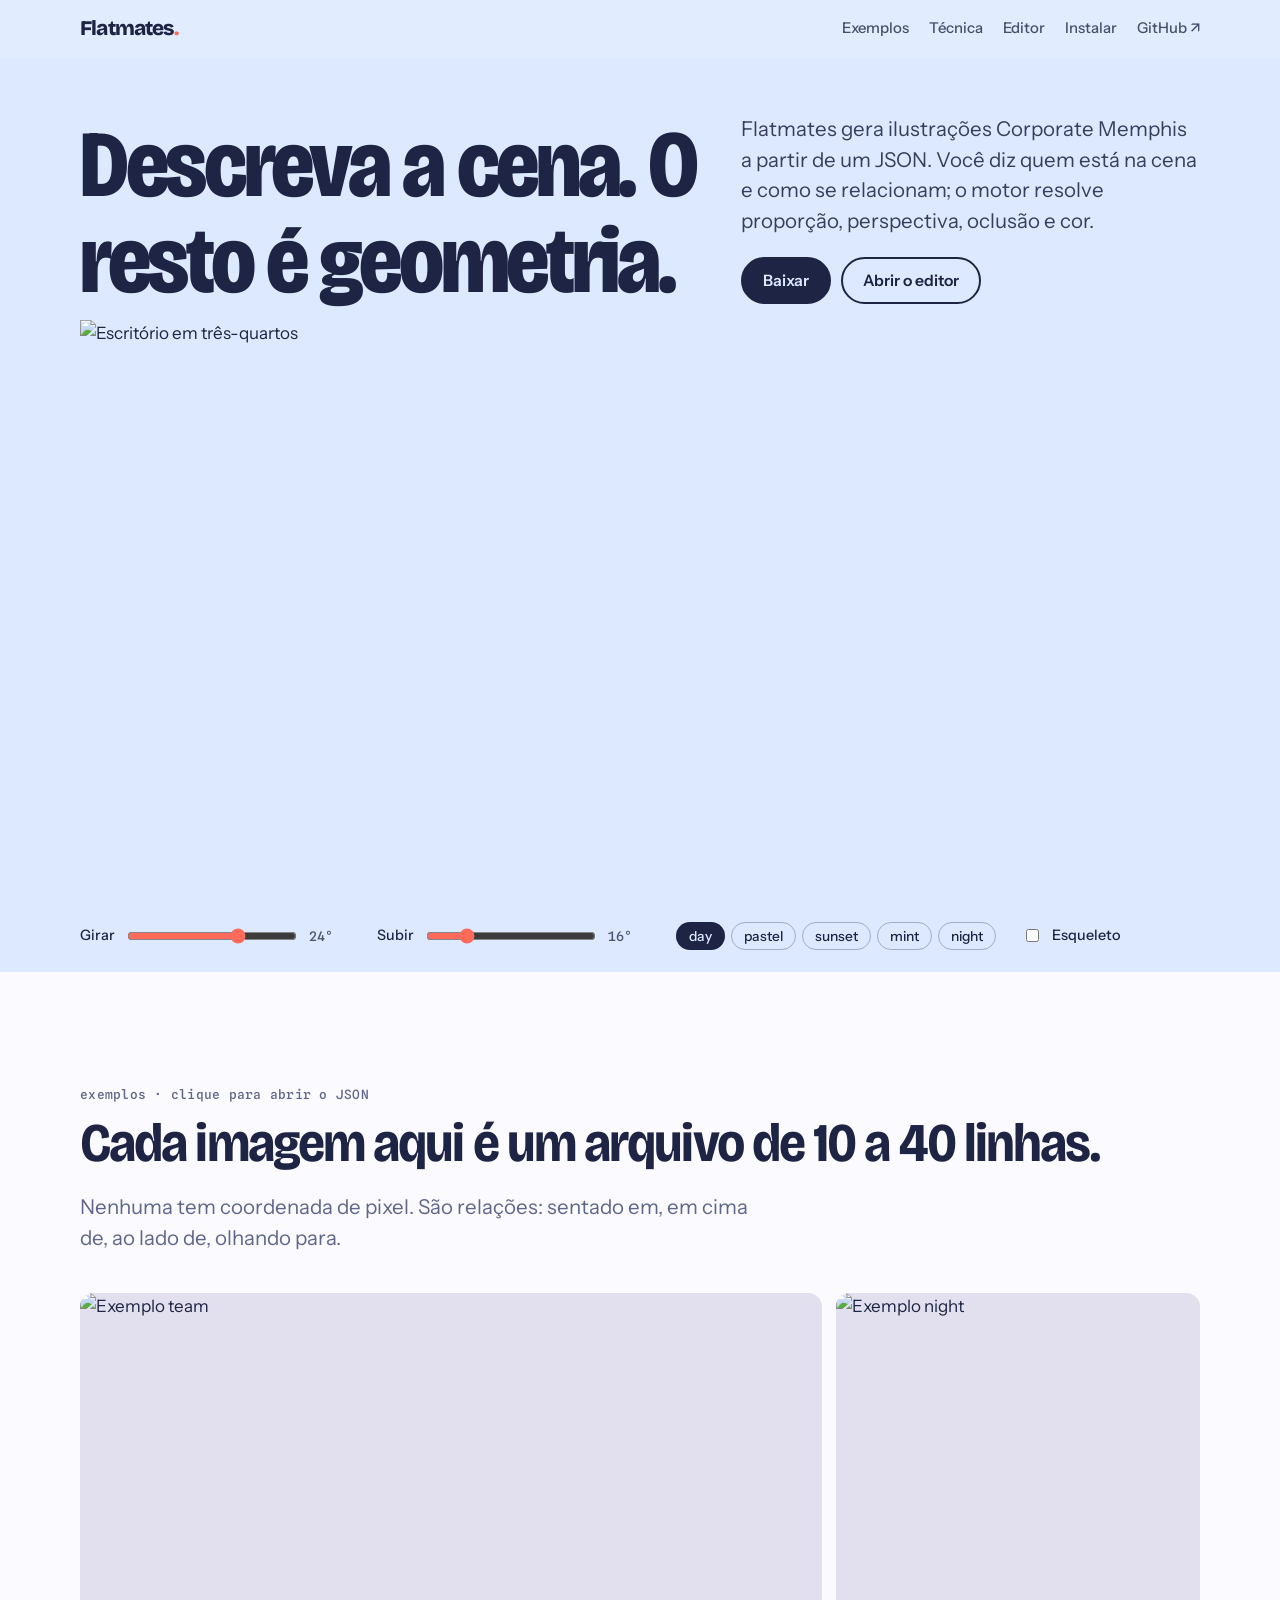
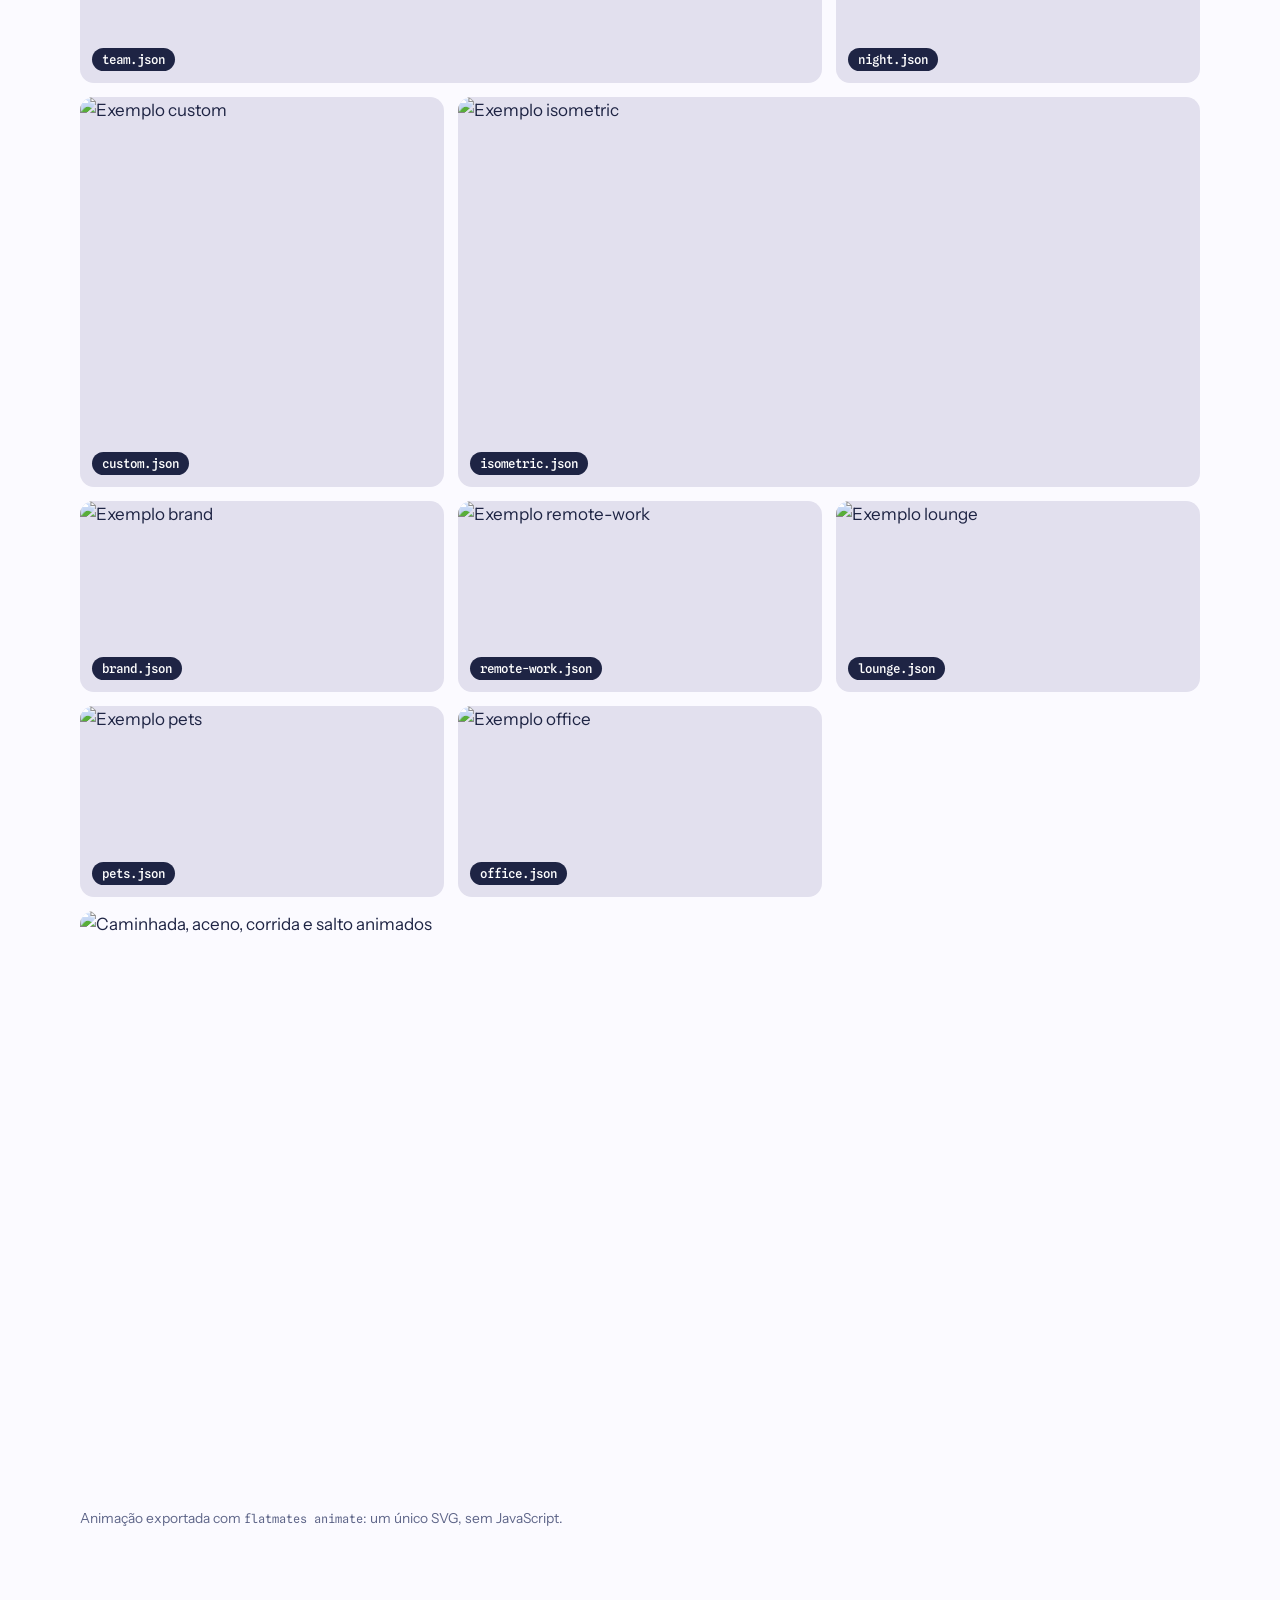
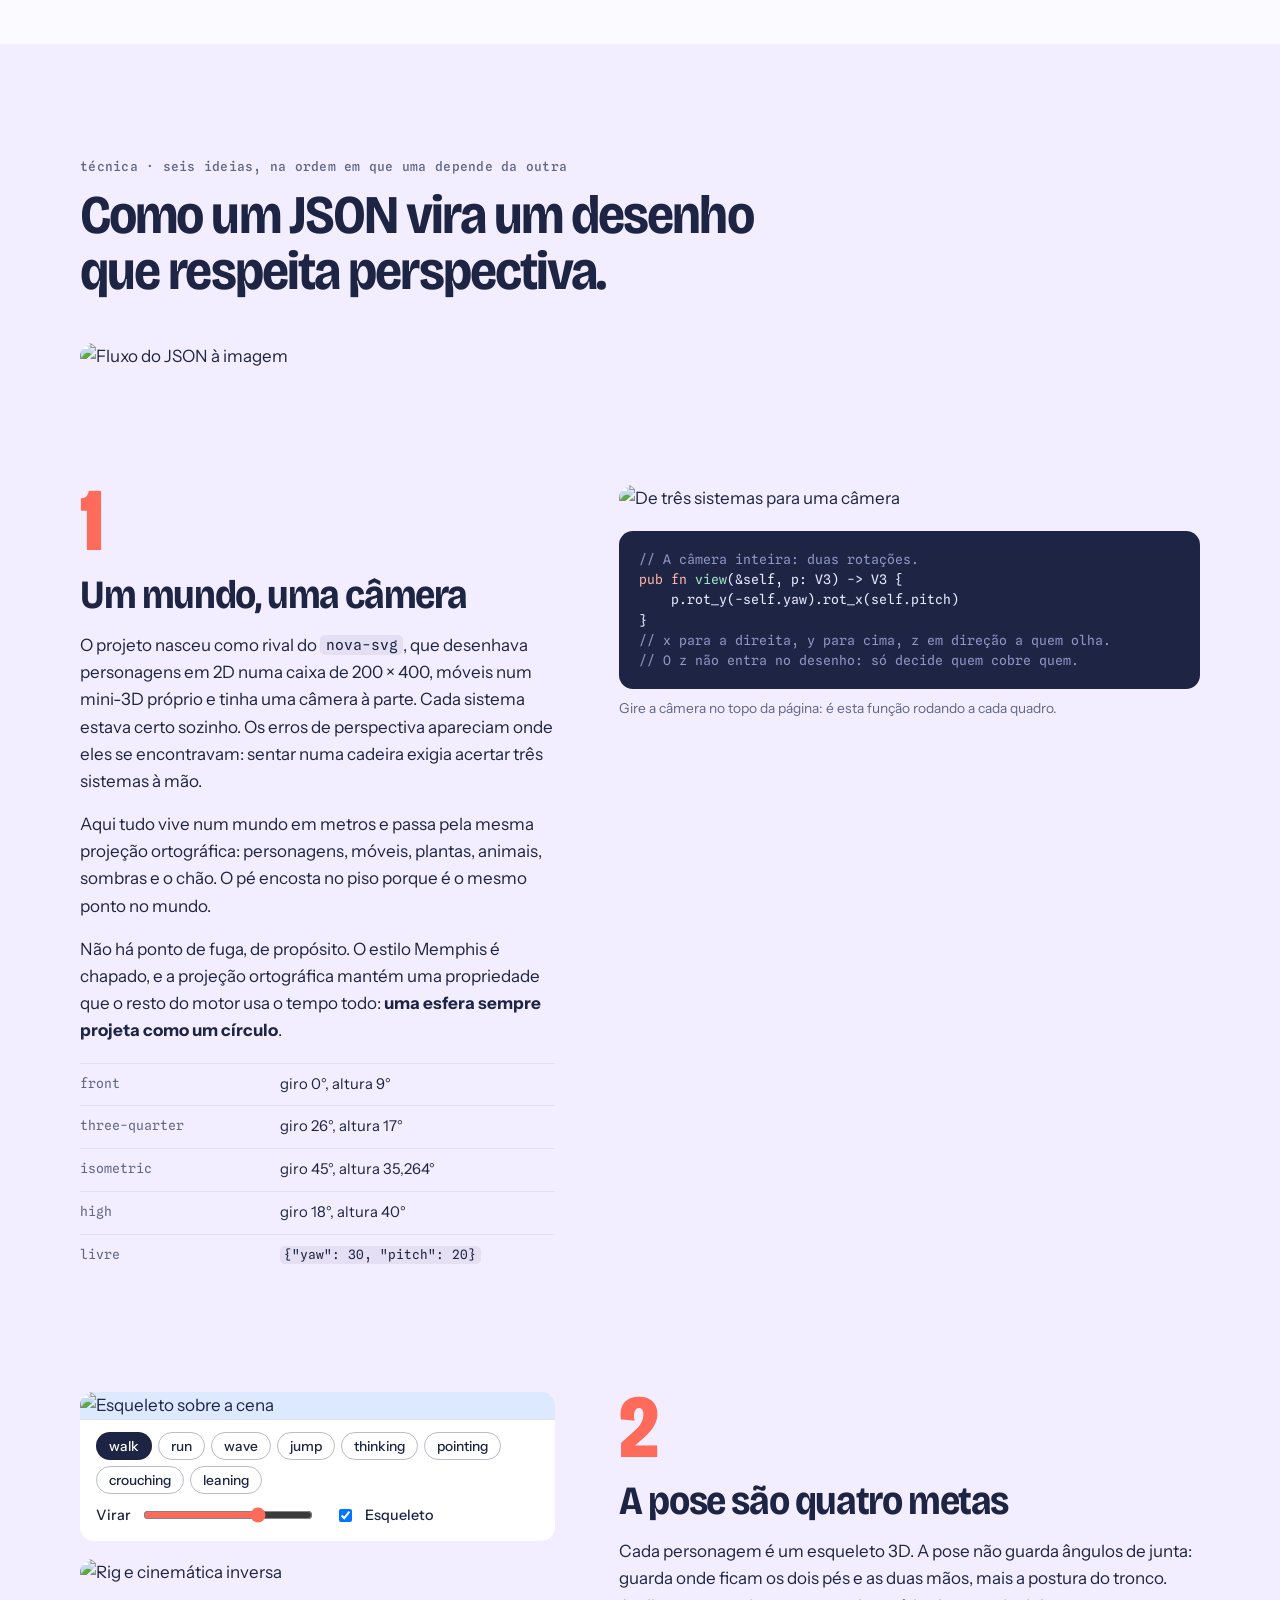
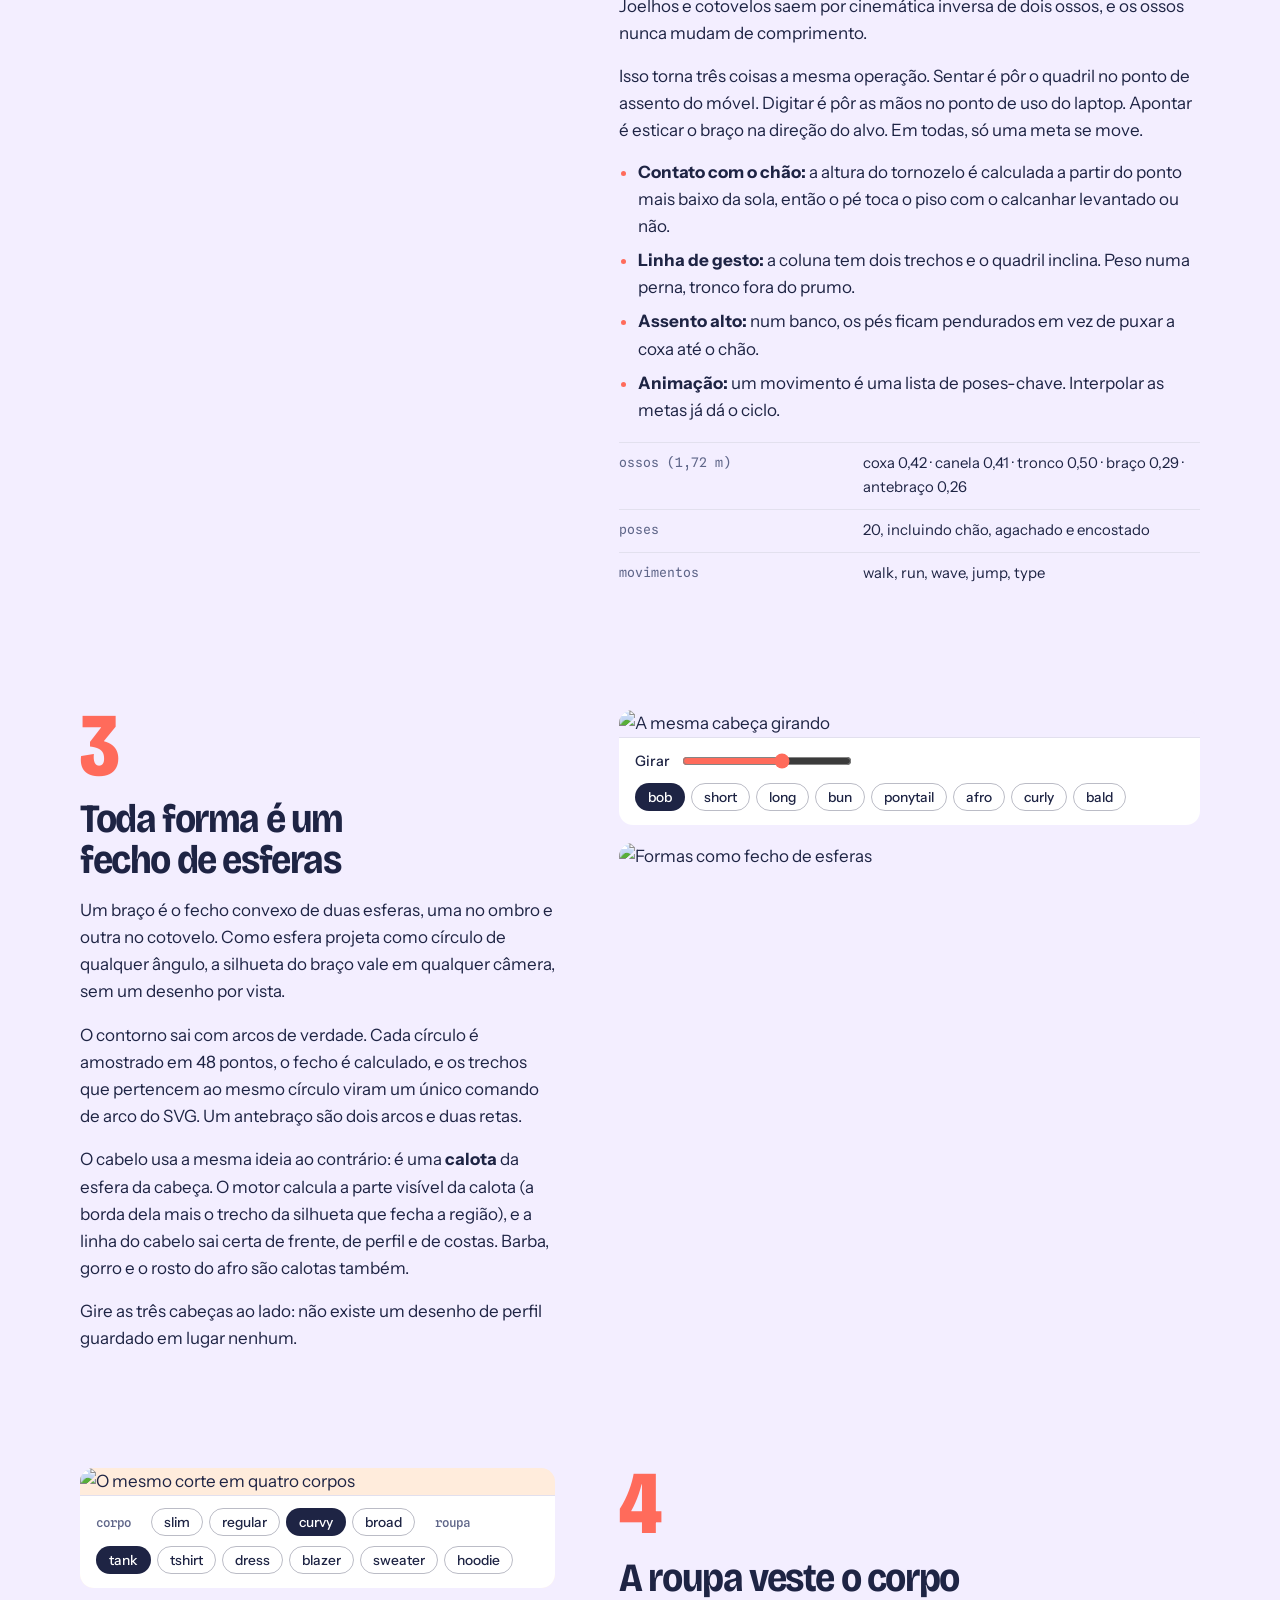
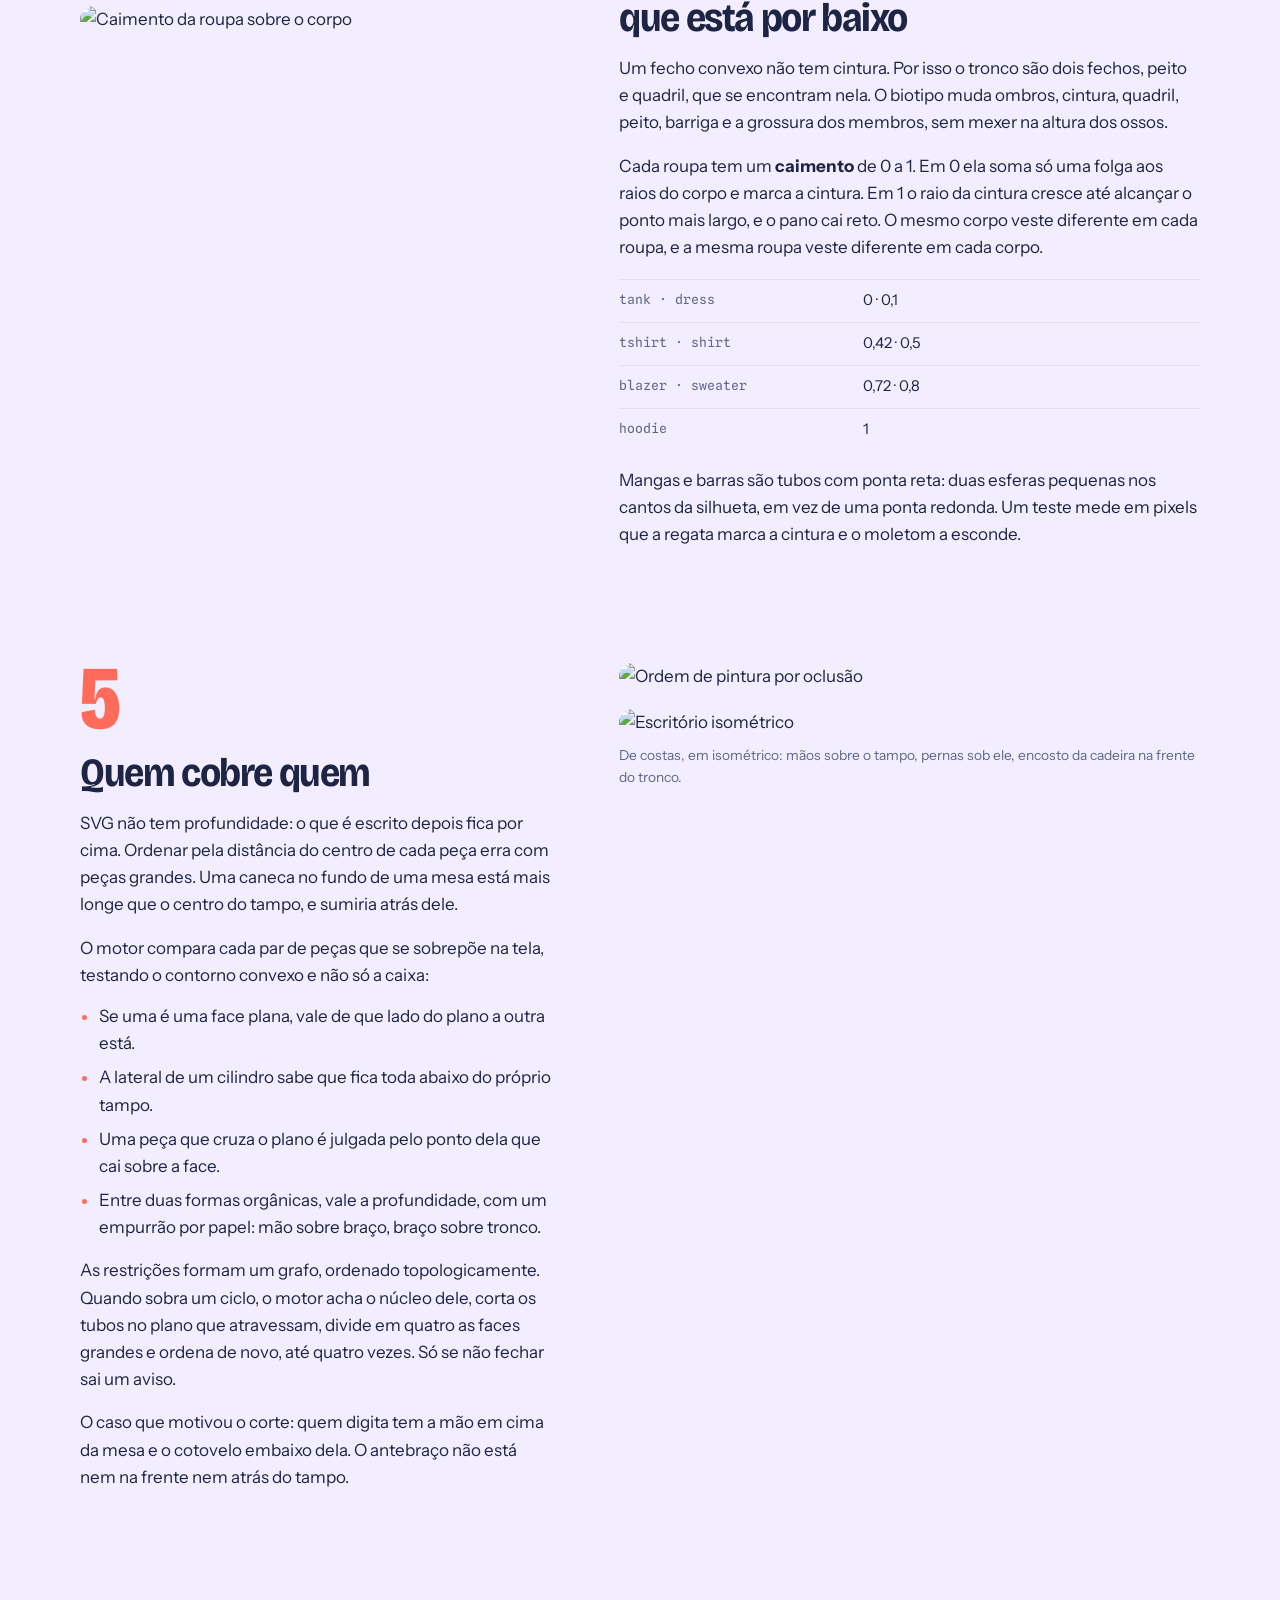
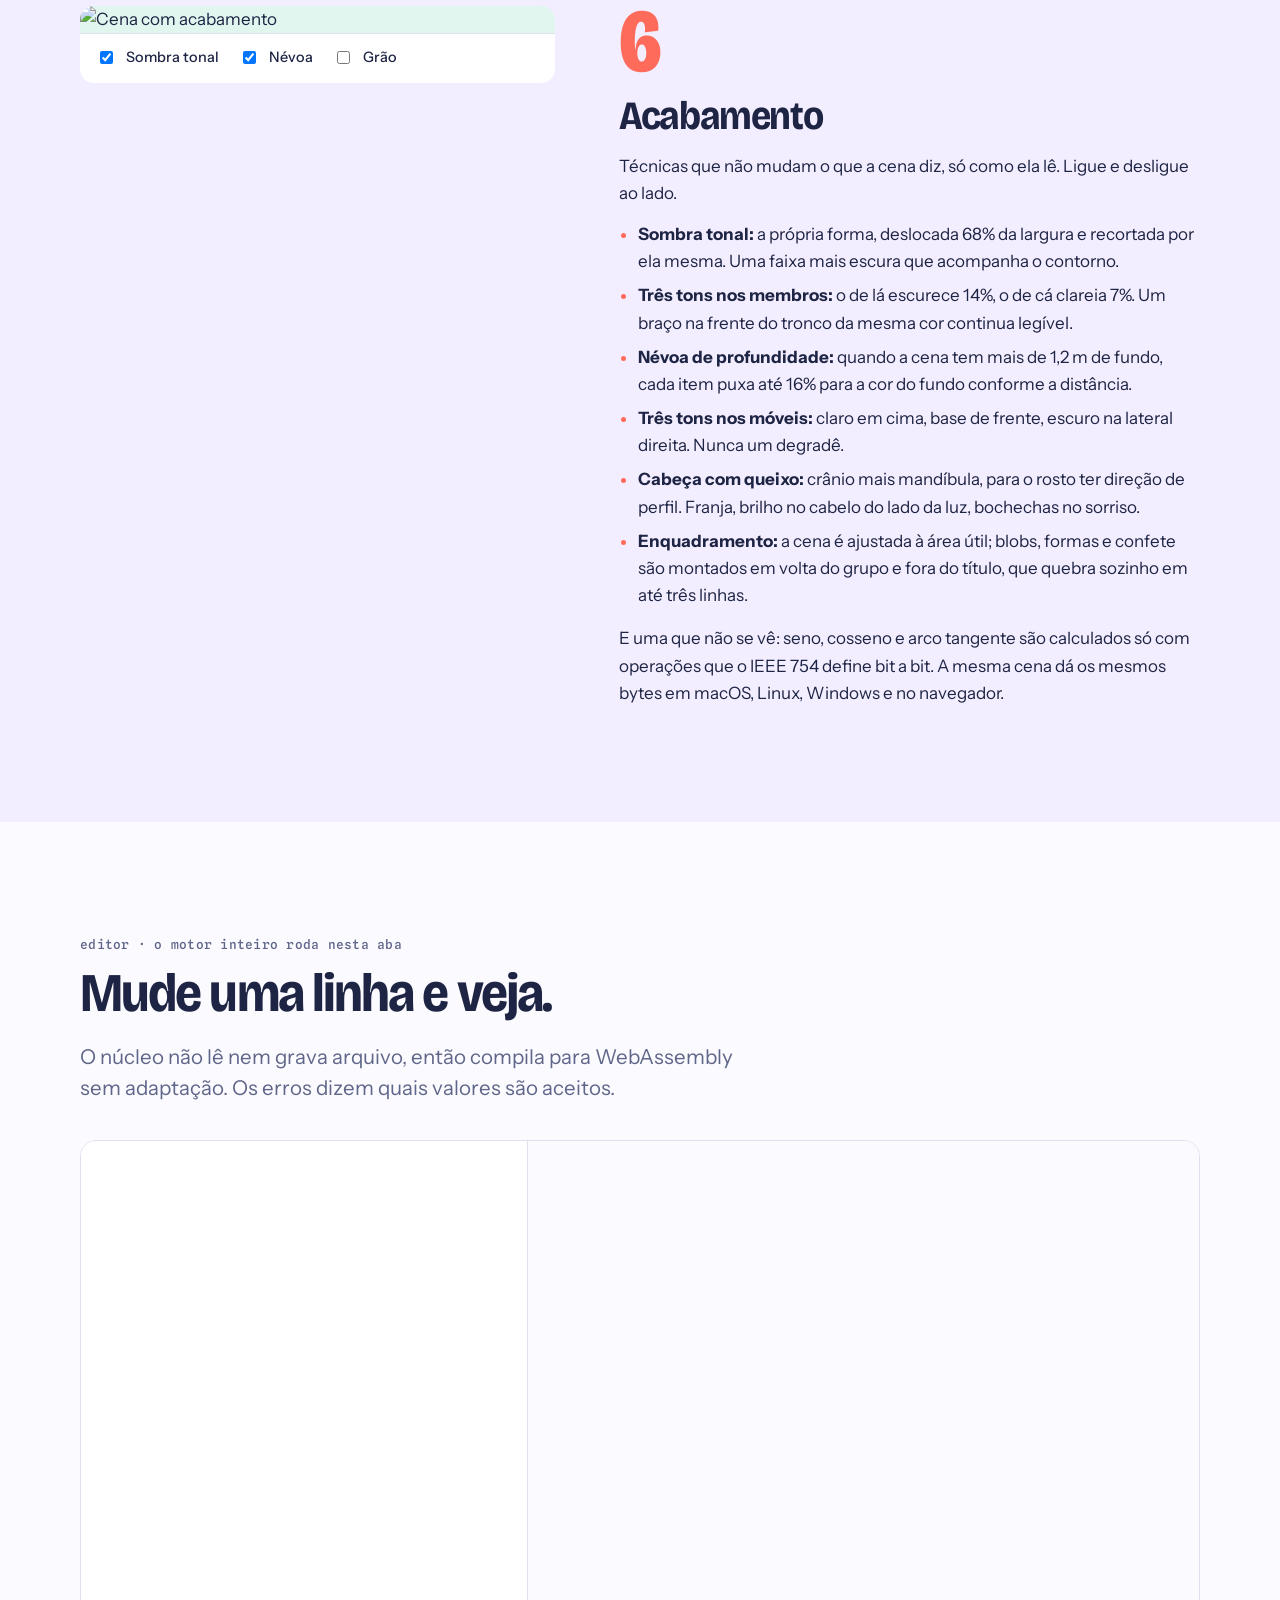
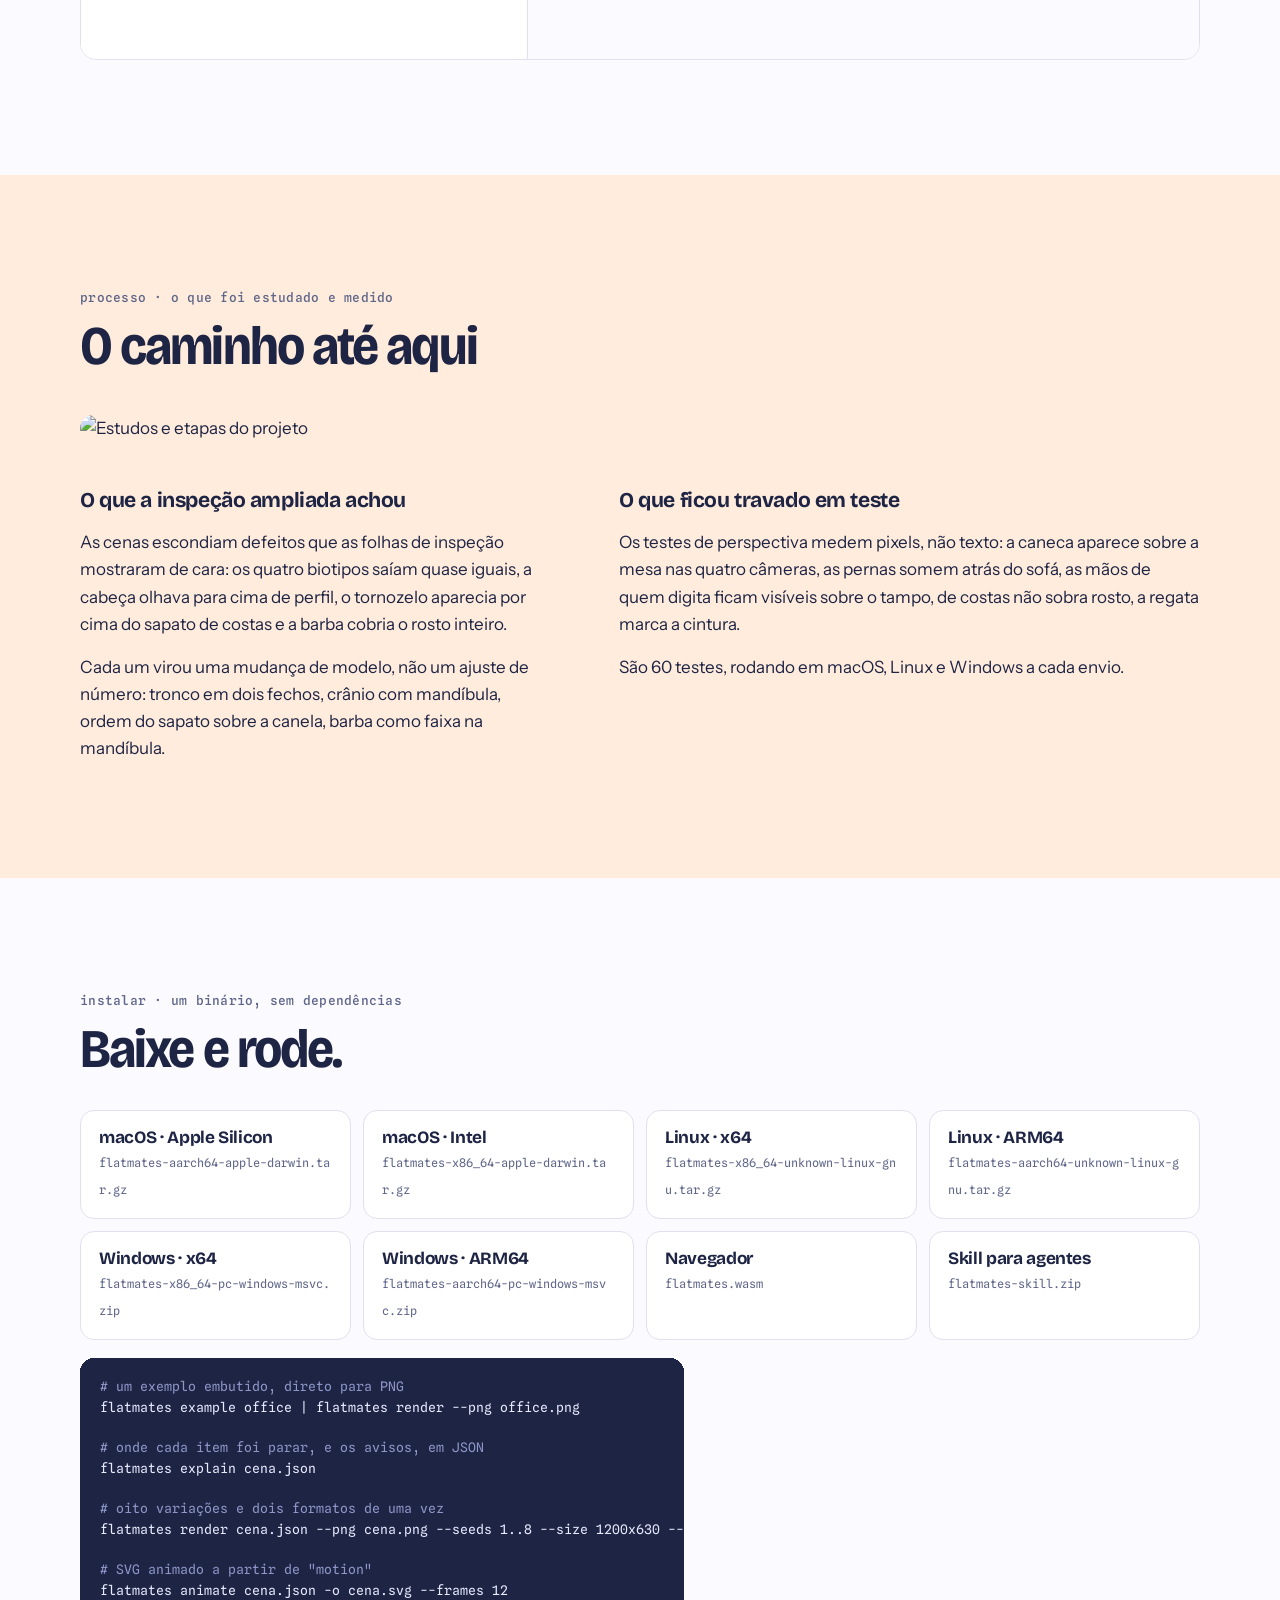
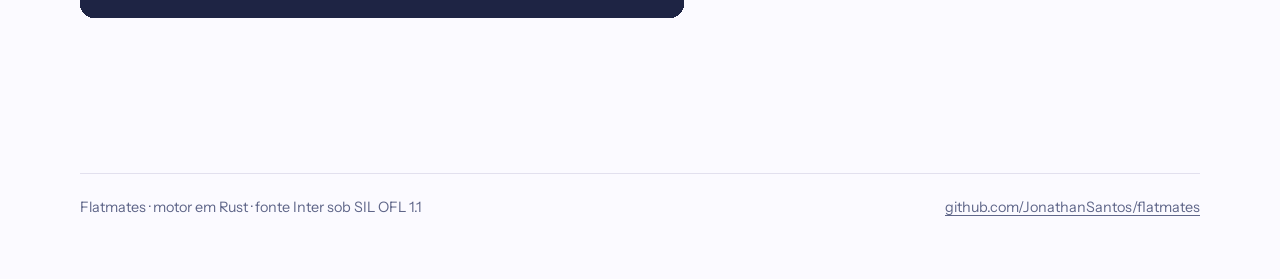
==== site/index.html @ 66354d9a "Add the project site with the engine running live A GitHub Pages site that explains the six techniqu" ====
<!doctype html>
<html lang="pt-BR">
<head>
<meta charset="utf-8">
<meta name="viewport" content="width=device-width, initial-scale=1">
<title>Flatmates: ilustrações Corporate Memphis a partir de um JSON</title>
<meta name="description" content="Descreva quem está na cena e como se relacionam. Um motor em Rust com um mundo 3D, uma câmera e um rig cuida de proporção, perspectiva e oclusão.">
<meta property="og:title" content="Flatmates">
<meta property="og:description" content="Ilustrações Corporate Memphis a partir de um JSON.">
<meta property="og:image" content="https://jonathansantos.github.io/flatmates/demo/team.png">
<link rel="preconnect" href="https://fonts.googleapis.com">
<link rel="preconnect" href="https://fonts.gstatic.com" crossorigin>
<link href="https://fonts.googleapis.com/css2?family=Bricolage+Grotesque:opsz,wdth,wght@12..96,75..100,400..800&family=Instrument+Sans:wght@400;500;600&family=Spline+Sans+Mono:wght@400;500&display=swap" rel="stylesheet">
<link rel="stylesheet" href="style.css">
</head>
<body>

<header class="nav">
  <div class="wrap">
    <a class="brand" href="#hero">Flatmates<i>.</i></a>
    <nav aria-label="Seções">
      <a href="#exemplos">Exemplos</a>
      <a href="#tecnica">Técnica</a>
      <a href="#editor">Editor</a>
      <a href="#instalar">Instalar</a>
      <a class="keep" href="https://github.com/JonathanSantos/flatmates">GitHub ↗</a>
    </nav>
  </div>
</header>

<main>
<div class="hero" id="hero">
  <div class="wrap">
    <div class="top">
      <h1>Descreva a cena. O resto é geometria.</h1>
      <div class="side">
        <p class="lede">Flatmates gera ilustrações Corporate Memphis a partir de um JSON. Você diz quem está na cena e como se relacionam; o motor resolve proporção, perspectiva, oclusão e cor.</p>
        <div class="install">
          <a class="btn solid" href="#instalar">Baixar</a>
          <a class="btn" href="#editor">Abrir o editor</a>
        </div>
      </div>
    </div>
    <div class="stage" aria-label="Cena de escritório gerada ao vivo"><img src="demo/office.png" alt="Escritório em três-quartos" width="1200" height="630"></div>
    <div class="deck">
      <label>Girar <input type="range" name="yaw" min="-70" max="70" value="24" aria-label="Girar a câmera"><output>24°</output></label>
      <label>Subir <input type="range" name="pitch" min="4" max="60" value="16" aria-label="Altura da câmera"><output>16°</output></label>
      <div class="chips" data-chips="theme" role="group"><button class="chip" type="button" data-value="day" aria-pressed="true"><span>day</span></button><button class="chip" type="button" data-value="pastel" aria-pressed="false"><span>pastel</span></button><button class="chip" type="button" data-value="sunset" aria-pressed="false"><span>sunset</span></button><button class="chip" type="button" data-value="mint" aria-pressed="false"><span>mint</span></button><button class="chip" type="button" data-value="night" aria-pressed="false"><span>night</span></button></div>
      <label><input type="checkbox" name="rig"> Esqueleto</label>
      <span class="ms"></span>
    </div>
  </div>
</div>

<section id="exemplos">
  <div class="wrap">
    <p class="kicker">exemplos · clique para abrir o JSON</p>
    <h2>Cada imagem aqui é um arquivo de 10 a 40 linhas.</h2>
    <p class="lede muted">Nenhuma tem coordenada de pixel. São relações: sentado em, em cima de, ao lado de, olhando para.</p>
    <div class="gallery"><button class="shot wide" type="button" data-example="team"><img src="demo/team.png" alt="Exemplo team" loading="lazy" width="1200" height="630"><b>team.json</b><em>abrir no editor ↓</em></button><button class="shot " type="button" data-example="night"><img src="demo/night.png" alt="Exemplo night" loading="lazy" width="1200" height="630"><b>night.json</b><em>abrir no editor ↓</em></button><button class="shot " type="button" data-example="custom"><img src="demo/custom.png" alt="Exemplo custom" loading="lazy" width="1200" height="630"><b>custom.json</b><em>abrir no editor ↓</em></button><button class="shot wide" type="button" data-example="isometric"><img src="demo/isometric.png" alt="Exemplo isometric" loading="lazy" width="1200" height="630"><b>isometric.json</b><em>abrir no editor ↓</em></button><button class="shot " type="button" data-example="brand"><img src="demo/brand.png" alt="Exemplo brand" loading="lazy" width="1200" height="630"><b>brand.json</b><em>abrir no editor ↓</em></button><button class="shot " type="button" data-example="remote-work"><img src="demo/remote-work.png" alt="Exemplo remote-work" loading="lazy" width="1200" height="630"><b>remote-work.json</b><em>abrir no editor ↓</em></button><button class="shot " type="button" data-example="lounge"><img src="demo/lounge.png" alt="Exemplo lounge" loading="lazy" width="1200" height="630"><b>lounge.json</b><em>abrir no editor ↓</em></button><button class="shot " type="button" data-example="pets"><img src="demo/pets.png" alt="Exemplo pets" loading="lazy" width="1200" height="630"><b>pets.json</b><em>abrir no editor ↓</em></button><button class="shot " type="button" data-example="office"><img src="demo/office.png" alt="Exemplo office" loading="lazy" width="1200" height="630"><b>office.json</b><em>abrir no editor ↓</em></button></div>
    <figure class="fig" style="margin-top:14px">
      <img src="demo/walk.svg" alt="Caminhada, aceno, corrida e salto animados" loading="lazy" width="1200" height="630">
      <figcaption>Animação exportada com <code>flatmates animate</code>: um único SVG, sem JavaScript.</figcaption>
    </figure>
  </div>
</section>

<section id="tecnica" class="band pastel">
  <div class="wrap">
    <p class="kicker">técnica · seis ideias, na ordem em que uma depende da outra</p>
    <h2 style="max-width:16em">Como um JSON vira um desenho que respeita perspectiva.</h2>
    <figure class="fig" style="margin:44px 0 clamp(70px,9vw,120px)">
      <img src="img/pipeline.svg" alt="Fluxo do JSON à imagem" loading="lazy">
    </figure>

    <article class="chapter">
      <div class="text">
        <span class="num">1</span>
        <h2>Um mundo, uma câmera</h2>
        <p>O projeto nasceu como rival do <code>nova-svg</code>, que desenhava personagens em 2D numa caixa de 200 × 400, móveis num mini-3D próprio e tinha uma câmera à parte. Cada sistema estava certo sozinho. Os erros de perspectiva apareciam onde eles se encontravam: sentar numa cadeira exigia acertar três sistemas à mão.</p>
        <p>Aqui tudo vive num mundo em metros e passa pela mesma projeção ortográfica: personagens, móveis, plantas, animais, sombras e o chão. O pé encosta no piso porque é o mesmo ponto no mundo.</p>
        <p>Não há ponto de fuga, de propósito. O estilo Memphis é chapado, e a projeção ortográfica mantém uma propriedade que o resto do motor usa o tempo todo: <b>uma esfera sempre projeta como um círculo</b>.</p>
        <table class="facts">
          <tr><td>front</td><td>giro 0°, altura 9°</td></tr>
          <tr><td>three-quarter</td><td>giro 26°, altura 17°</td></tr>
          <tr><td>isometric</td><td>giro 45°, altura 35,264°</td></tr>
          <tr><td>high</td><td>giro 18°, altura 40°</td></tr>
          <tr><td>livre</td><td><code>{"yaw": 30, "pitch": 20}</code></td></tr>
        </table>
      </div>
      <div>
        <figure class="fig"><img src="img/one-camera.svg" alt="De três sistemas para uma câmera" loading="lazy"></figure>
<pre><span class="c">// A câmera inteira: duas rotações.</span>
<span class="k">pub fn</span> <span class="n">view</span>(&amp;self, p: V3) -> V3 {
    p.rot_y(-self.yaw).rot_x(self.pitch)
}
<span class="c">// x para a direita, y para cima, z em direção a quem olha.</span>
<span class="c">// O z não entra no desenho: só decide quem cobre quem.</span></pre>
        <figure class="fig"><figcaption>Gire a câmera no topo da página: é esta função rodando a cada quadro.</figcaption></figure>
      </div>
    </article>

    <article class="chapter flip">
      <div class="text">
        <span class="num">2</span>
        <h2>A pose são quatro metas</h2>
        <p>Cada personagem é um esqueleto 3D. A pose não guarda ângulos de junta: guarda onde ficam os dois pés e as duas mãos, mais a postura do tronco. Joelhos e cotovelos saem por cinemática inversa de dois ossos, e os ossos nunca mudam de comprimento.</p>
        <p>Isso torna três coisas a mesma operação. Sentar é pôr o quadril no ponto de assento do móvel. Digitar é pôr as mãos no ponto de uso do laptop. Apontar é esticar o braço na direção do alvo. Em todas, só uma meta se move.</p>
        <ul>
          <li><b>Contato com o chão:</b> a altura do tornozelo é calculada a partir do ponto mais baixo da sola, então o pé toca o piso com o calcanhar levantado ou não.</li>
          <li><b>Linha de gesto:</b> a coluna tem dois trechos e o quadril inclina. Peso numa perna, tronco fora do prumo.</li>
          <li><b>Assento alto:</b> num banco, os pés ficam pendurados em vez de puxar a coxa até o chão.</li>
          <li><b>Animação:</b> um movimento é uma lista de poses-chave. Interpolar as metas já dá o ciclo.</li>
        </ul>
        <table class="facts">
          <tr><td>ossos (1,72 m)</td><td>coxa 0,42 · canela 0,41 · tronco 0,50 · braço 0,29 · antebraço 0,26</td></tr>
          <tr><td>poses</td><td>20, incluindo chão, agachado e encostado</td></tr>
          <tr><td>movimentos</td><td>walk, run, wave, jump, type</td></tr>
        </table>
      </div>
      <div>
        <div class="live" id="lab-rig">
          <div class="stage"><img src="demo/office-rig.png" alt="Esqueleto sobre a cena" loading="lazy"></div>
          <div class="deck">
            <div class="chips" data-chips="pose" role="group"><button class="chip" type="button" data-value="walk" aria-pressed="true"><span>walk</span></button><button class="chip" type="button" data-value="run" aria-pressed="false"><span>run</span></button><button class="chip" type="button" data-value="wave" aria-pressed="false"><span>wave</span></button><button class="chip" type="button" data-value="jump" aria-pressed="false"><span>jump</span></button><button class="chip" type="button" data-value="thinking" aria-pressed="false"><span>thinking</span></button><button class="chip" type="button" data-value="pointing" aria-pressed="false"><span>pointing</span></button><button class="chip" type="button" data-value="crouching" aria-pressed="false"><span>crouching</span></button><button class="chip" type="button" data-value="leaning" aria-pressed="false"><span>leaning</span></button></div>
            <label>Virar <input type="range" name="facing" min="-180" max="180" value="70" aria-label="Para onde o personagem olha"></label>
            <label><input type="checkbox" name="rig" checked> Esqueleto</label>
          </div>
        </div>
        <figure class="fig"><img src="img/rig-ik.svg" alt="Rig e cinemática inversa" loading="lazy"></figure>
      </div>
    </article>

    <article class="chapter">
      <div class="text">
        <span class="num">3</span>
        <h2>Toda forma é um fecho de esferas</h2>
        <p>Um braço é o fecho convexo de duas esferas, uma no ombro e outra no cotovelo. Como esfera projeta como círculo de qualquer ângulo, a silhueta do braço vale em qualquer câmera, sem um desenho por vista.</p>
        <p>O contorno sai com arcos de verdade. Cada círculo é amostrado em 48 pontos, o fecho é calculado, e os trechos que pertencem ao mesmo círculo viram um único comando de arco do SVG. Um antebraço são dois arcos e duas retas.</p>
        <p>O cabelo usa a mesma ideia ao contrário: é uma <b>calota</b> da esfera da cabeça. O motor calcula a parte visível da calota (a borda dela mais o trecho da silhueta que fecha a região), e a linha do cabelo sai certa de frente, de perfil e de costas. Barba, gorro e o rosto do afro são calotas também.</p>
        <p>Gire as três cabeças ao lado: não existe um desenho de perfil guardado em lugar nenhum.</p>
      </div>
      <div>
        <div class="live" id="lab-head" style="background:var(--pastel)">
          <div class="stage"><img src="demo/hair-turn.png" alt="A mesma cabeça girando" loading="lazy"></div>
          <div class="deck">
            <label>Girar <input type="range" name="facing" min="-180" max="180" value="35" aria-label="Girar os personagens"></label>
            <div class="chips" data-chips="hair" role="group"><button class="chip" type="button" data-value="bob" aria-pressed="true"><span>bob</span></button><button class="chip" type="button" data-value="short" aria-pressed="false"><span>short</span></button><button class="chip" type="button" data-value="long" aria-pressed="false"><span>long</span></button><button class="chip" type="button" data-value="bun" aria-pressed="false"><span>bun</span></button><button class="chip" type="button" data-value="ponytail" aria-pressed="false"><span>ponytail</span></button><button class="chip" type="button" data-value="afro" aria-pressed="false"><span>afro</span></button><button class="chip" type="button" data-value="curly" aria-pressed="false"><span>curly</span></button><button class="chip" type="button" data-value="bald" aria-pressed="false"><span>bald</span></button></div>
          </div>
        </div>
        <figure class="fig"><img src="img/hull.svg" alt="Formas como fecho de esferas" loading="lazy"></figure>
      </div>
    </article>

    <article class="chapter flip">
      <div class="text">
        <span class="num">4</span>
        <h2>A roupa veste o corpo que está por baixo</h2>
        <p>Um fecho convexo não tem cintura. Por isso o tronco são dois fechos, peito e quadril, que se encontram nela. O biotipo muda ombros, cintura, quadril, peito, barriga e a grossura dos membros, sem mexer na altura dos ossos.</p>
        <p>Cada roupa tem um <b>caimento</b> de 0 a 1. Em 0 ela soma só uma folga aos raios do corpo e marca a cintura. Em 1 o raio da cintura cresce até alcançar o ponto mais largo, e o pano cai reto. O mesmo corpo veste diferente em cada roupa, e a mesma roupa veste diferente em cada corpo.</p>
        <table class="facts">
          <tr><td>tank · dress</td><td>0 · 0,1</td></tr>
          <tr><td>tshirt · shirt</td><td>0,42 · 0,5</td></tr>
          <tr><td>blazer · sweater</td><td>0,72 · 0,8</td></tr>
          <tr><td>hoodie</td><td>1</td></tr>
        </table>
        <p>Mangas e barras são tubos com ponta reta: duas esferas pequenas nos cantos da silhueta, em vez de uma ponta redonda. Um teste mede em pixels que a regata marca a cintura e o moletom a esconde.</p>
      </div>
      <div>
        <div class="live" id="lab-cloth" style="background:var(--sunset)">
          <div class="stage"><img src="demo/builds.png" alt="O mesmo corte em quatro corpos" loading="lazy"></div>
          <div class="deck">
            <span>corpo</span><div class="chips" data-chips="build" role="group"><button class="chip" type="button" data-value="slim" aria-pressed="false"><span>slim</span></button><button class="chip" type="button" data-value="regular" aria-pressed="false"><span>regular</span></button><button class="chip" type="button" data-value="curvy" aria-pressed="true"><span>curvy</span></button><button class="chip" type="button" data-value="broad" aria-pressed="false"><span>broad</span></button></div>
            <span>roupa</span><div class="chips" data-chips="outfit" role="group"><button class="chip" type="button" data-value="tank" aria-pressed="true"><span>tank</span></button><button class="chip" type="button" data-value="tshirt" aria-pressed="false"><span>tshirt</span></button><button class="chip" type="button" data-value="dress" aria-pressed="false"><span>dress</span></button><button class="chip" type="button" data-value="blazer" aria-pressed="false"><span>blazer</span></button><button class="chip" type="button" data-value="sweater" aria-pressed="false"><span>sweater</span></button><button class="chip" type="button" data-value="hoodie" aria-pressed="false"><span>hoodie</span></button></div>
          </div>
        </div>
        <figure class="fig"><img src="img/drape.svg" alt="Caimento da roupa sobre o corpo" loading="lazy"></figure>
      </div>
    </article>

    <article class="chapter">
      <div class="text">
        <span class="num">5</span>
        <h2>Quem cobre quem</h2>
        <p>SVG não tem profundidade: o que é escrito depois fica por cima. Ordenar pela distância do centro de cada peça erra com peças grandes. Uma caneca no fundo de uma mesa está mais longe que o centro do tampo, e sumiria atrás dele.</p>
        <p>O motor compara cada par de peças que se sobrepõe na tela, testando o contorno convexo e não só a caixa:</p>
        <ul>
          <li>Se uma é uma face plana, vale de que lado do plano a outra está.</li>
          <li>A lateral de um cilindro sabe que fica toda abaixo do próprio tampo.</li>
          <li>Uma peça que cruza o plano é julgada pelo ponto dela que cai sobre a face.</li>
          <li>Entre duas formas orgânicas, vale a profundidade, com um empurrão por papel: mão sobre braço, braço sobre tronco.</li>
        </ul>
        <p>As restrições formam um grafo, ordenado topologicamente. Quando sobra um ciclo, o motor acha o núcleo dele, corta os tubos no plano que atravessam, divide em quatro as faces grandes e ordena de novo, até quatro vezes. Só se não fechar sai um aviso.</p>
        <p>O caso que motivou o corte: quem digita tem a mão em cima da mesa e o cotovelo embaixo dela. O antebraço não está nem na frente nem atrás do tampo.</p>
      </div>
      <div>
        <figure class="fig"><img src="img/occlusion.svg" alt="Ordem de pintura por oclusão" loading="lazy"></figure>
        <figure class="fig"><img src="demo/isometric.png" alt="Escritório isométrico" loading="lazy"><figcaption>De costas, em isométrico: mãos sobre o tampo, pernas sob ele, encosto da cadeira na frente do tronco.</figcaption></figure>
      </div>
    </article>

    <article class="chapter flip">
      <div class="text">
        <span class="num">6</span>
        <h2>Acabamento</h2>
        <p>Técnicas que não mudam o que a cena diz, só como ela lê. Ligue e desligue ao lado.</p>
        <ul>
          <li><b>Sombra tonal:</b> a própria forma, deslocada 68% da largura e recortada por ela mesma. Uma faixa mais escura que acompanha o contorno.</li>
          <li><b>Três tons nos membros:</b> o de lá escurece 14%, o de cá clareia 7%. Um braço na frente do tronco da mesma cor continua legível.</li>
          <li><b>Névoa de profundidade:</b> quando a cena tem mais de 1,2 m de fundo, cada item puxa até 16% para a cor do fundo conforme a distância.</li>
          <li><b>Três tons nos móveis:</b> claro em cima, base de frente, escuro na lateral direita. Nunca um degradê.</li>
          <li><b>Cabeça com queixo:</b> crânio mais mandíbula, para o rosto ter direção de perfil. Franja, brilho no cabelo do lado da luz, bochechas no sorriso.</li>
          <li><b>Enquadramento:</b> a cena é ajustada à área útil; blobs, formas e confete são montados em volta do grupo e fora do título, que quebra sozinho em até três linhas.</li>
        </ul>
        <p>E uma que não se vê: seno, cosseno e arco tangente são calculados só com operações que o IEEE 754 define bit a bit. A mesma cena dá os mesmos bytes em macOS, Linux, Windows e no navegador.</p>
      </div>
      <div>
        <div class="live" id="lab-finish" style="background:var(--mint)">
          <div class="stage"><img src="demo/office.png" alt="Cena com acabamento" loading="lazy"></div>
          <div class="deck">
            <label><input type="checkbox" name="shading" checked> Sombra tonal</label>
            <label><input type="checkbox" name="haze" checked> Névoa</label>
            <label><input type="checkbox" name="grain"> Grão</label>
          </div>
        </div>
      </div>
    </article>
  </div>
</section>

<section id="editor">
  <div class="wrap">
    <p class="kicker">editor · o motor inteiro roda nesta aba</p>
    <h2>Mude uma linha e veja.</h2>
    <p class="lede muted">O núcleo não lê nem grava arquivo, então compila para WebAssembly sem adaptação. Os erros dizem quais valores são aceitos.</p>
    <div class="editor">
      <textarea spellcheck="false" aria-label="Cena em JSON"></textarea>
      <div class="out">
        <div class="stage"></div>
        <ul class="notes" aria-live="polite"></ul>
      </div>
    </div>
  </div>
</section>

<section class="band sunset">
  <div class="wrap">
    <p class="kicker">processo · o que foi estudado e medido</p>
    <h2 style="max-width:15em">O caminho até aqui</h2>
    <figure class="fig" style="margin-top:40px"><img src="img/studies.svg" alt="Estudos e etapas do projeto" loading="lazy"></figure>
    <div class="chapter" style="margin-top:46px">
      <div class="text">
        <h3>O que a inspeção ampliada achou</h3>
        <p>As cenas escondiam defeitos que as folhas de inspeção mostraram de cara: os quatro biotipos saíam quase iguais, a cabeça olhava para cima de perfil, o tornozelo aparecia por cima do sapato de costas e a barba cobria o rosto inteiro.</p>
        <p>Cada um virou uma mudança de modelo, não um ajuste de número: tronco em dois fechos, crânio com mandíbula, ordem do sapato sobre a canela, barba como faixa na mandíbula.</p>
      </div>
      <div class="text">
        <h3>O que ficou travado em teste</h3>
        <p>Os testes de perspectiva medem pixels, não texto: a caneca aparece sobre a mesa nas quatro câmeras, as pernas somem atrás do sofá, as mãos de quem digita ficam visíveis sobre o tampo, de costas não sobra rosto, a regata marca a cintura.</p>
        <p>São 60 testes, rodando em macOS, Linux e Windows a cada envio.</p>
      </div>
    </div>
  </div>
</section>

<section id="instalar">
  <div class="wrap">
    <p class="kicker">instalar · um binário, sem dependências</p>
    <h2>Baixe e rode.</h2>
    <div class="downloads"><a href="https://github.com/JonathanSantos/flatmates/releases/latest/download/flatmates-aarch64-apple-darwin.tar.gz"><b>macOS · Apple Silicon</b><span>flatmates-aarch64-apple-darwin.tar.gz</span></a><a href="https://github.com/JonathanSantos/flatmates/releases/latest/download/flatmates-x86_64-apple-darwin.tar.gz"><b>macOS · Intel</b><span>flatmates-x86_64-apple-darwin.tar.gz</span></a><a href="https://github.com/JonathanSantos/flatmates/releases/latest/download/flatmates-x86_64-unknown-linux-gnu.tar.gz"><b>Linux · x64</b><span>flatmates-x86_64-unknown-linux-gnu.tar.gz</span></a><a href="https://github.com/JonathanSantos/flatmates/releases/latest/download/flatmates-aarch64-unknown-linux-gnu.tar.gz"><b>Linux · ARM64</b><span>flatmates-aarch64-unknown-linux-gnu.tar.gz</span></a><a href="https://github.com/JonathanSantos/flatmates/releases/latest/download/flatmates-x86_64-pc-windows-msvc.zip"><b>Windows · x64</b><span>flatmates-x86_64-pc-windows-msvc.zip</span></a><a href="https://github.com/JonathanSantos/flatmates/releases/latest/download/flatmates-aarch64-pc-windows-msvc.zip"><b>Windows · ARM64</b><span>flatmates-aarch64-pc-windows-msvc.zip</span></a><a href="https://github.com/JonathanSantos/flatmates/releases/latest/download/flatmates.wasm"><b>Navegador</b><span>flatmates.wasm</span></a><a href="https://github.com/JonathanSantos/flatmates/releases/latest/download/flatmates-skill.zip"><b>Skill para agentes</b><span>flatmates-skill.zip</span></a></div>
<pre style="max-width:46em"><span class="c"># um exemplo embutido, direto para PNG</span>
flatmates example office | flatmates render --png office.png

<span class="c"># onde cada item foi parar, e os avisos, em JSON</span>
flatmates explain cena.json

<span class="c"># oito variações e dois formatos de uma vez</span>
flatmates render cena.json --png cena.png --seeds 1..8 --size 1200x630 --size 1080x1080

<span class="c"># SVG animado a partir de "motion"</span>
flatmates animate cena.json -o cena.svg --frames 12</pre>
  </div>
</section>
</main>

<footer>
  <div class="wrap">
    <span>Flatmates · motor em Rust · fonte Inter sob SIL OFL 1.1</span>
    <a href="https://github.com/JonathanSantos/flatmates">github.com/JonathanSantos/flatmates</a>
  </div>
</footer>

<script type="module" src="app.js"></script>
</body>
</html>
---- site/style.css ----
/* Tokens. As faixas de cor são os próprios fundos dos temas do motor:
   cada ilustração sangra na página, sem moldura. */
:root {
  --ink: #1e2444;
  --paper: #fbfaff;
  --muted: #5f6689;
  --line: #e2e0ee;
  --coral: #ff6b5b;
  --blue: #3f6bff;
  --violet: #8b5cf6;
  --yellow: #ffc043;
  --green: #19b37e;
  --day: #dce9ff;
  --pastel: #f3eeff;
  --sunset: #ffecdc;
  --mint: #e0f6ee;
  --night: #171b3d;
  --display: "Bricolage Grotesque", "Arial Narrow", system-ui, sans-serif;
  --body: "Instrument Sans", system-ui, -apple-system, "Segoe UI", sans-serif;
  --mono: "Spline Sans Mono", ui-monospace, "SF Mono", Menlo, Consolas, monospace;
  --wrap: 1120px;
  --band: var(--day);
  --on-band: var(--ink);
}

* { box-sizing: border-box; }
html { scroll-behavior: smooth; -webkit-text-size-adjust: 100%; }
body { margin: 0; background: var(--paper); color: var(--ink); font: 17px/1.6 var(--body); }
img, svg { max-width: 100%; height: auto; display: block; }
a { color: inherit; text-underline-offset: 3px; }
:focus-visible { outline: 3px solid var(--coral); outline-offset: 3px; border-radius: 4px; }
code, pre, kbd { font-family: var(--mono); font-size: 0.86em; }
p code, li code, td code { background: color-mix(in srgb, var(--ink) 7%, transparent); padding: 0.1em 0.38em; border-radius: 5px; }
.wrap { width: min(var(--wrap), 100% - 40px); margin-inline: auto; }

h1, h2, h3 { font-family: var(--display); line-height: 1.02; letter-spacing: -0.035em; margin: 0; text-wrap: balance; }
h1 { font-size: clamp(2.9rem, 7.4vw, 6.2rem); font-weight: 800; font-stretch: 86%; }
h2 { font-size: clamp(2rem, 4.4vw, 3.4rem); font-weight: 700; font-stretch: 90%; }
h3 { font-size: 1.32rem; font-weight: 700; letter-spacing: -0.02em; line-height: 1.2; }
.lede { font-size: clamp(1.08rem, 1.6vw, 1.3rem); line-height: 1.5; max-width: 34em; }
.muted { color: var(--muted); }

/* Navegação */
.nav { position: sticky; top: 0; z-index: 20; background: color-mix(in srgb, var(--band) 86%, transparent); backdrop-filter: blur(10px); color: var(--on-band); transition: background 0.5s; }
.nav .wrap { display: flex; align-items: center; gap: 22px; height: 58px; }
.brand { font: 800 1.3rem/1 var(--display); letter-spacing: -0.04em; text-decoration: none; }
.brand i { color: var(--coral); font-style: normal; }
.nav nav { display: flex; gap: 20px; margin-left: auto; font-size: 0.93rem; font-weight: 500; }
.nav nav a { text-decoration: none; opacity: 0.78; }
.nav nav a:hover { opacity: 1; text-decoration: underline; }
@media (max-width: 720px) { .nav nav a:not(.keep) { display: none; } }

/* Herói: a cena é o próprio motor rodando */
.hero { background: var(--band); color: var(--on-band); transition: background 0.5s, color 0.5s; padding: 34px 0 0; overflow: hidden; }
.hero .top { display: grid; grid-template-columns: 1.15fr 0.85fr; gap: 40px; align-items: end; }
.hero .lede { margin: 22px 0 0; opacity: 0.86; }
.hero .side { padding-bottom: 6px; }
.install { display: flex; align-items: center; gap: 10px; margin-top: 20px; flex-wrap: wrap; }
.btn { display: inline-flex; align-items: center; gap: 8px; font: 600 0.98rem var(--body); padding: 12px 20px; border-radius: 999px; text-decoration: none; border: 2px solid var(--on-band); cursor: pointer; background: transparent; color: var(--on-band); }
.btn.solid { background: var(--on-band); color: var(--band); }
.btn:hover { transform: translateY(-1px); }
.stage { margin-top: 10px; }
.stage svg { width: 100%; }
.stage svg text { font-family: var(--display); }
.deck { display: flex; flex-wrap: wrap; align-items: center; gap: 14px 26px; padding: 14px 0 22px; font-size: 0.9rem; font-weight: 500; }
.deck label { display: flex; align-items: center; gap: 10px; }
.deck output { font: 500 0.82rem var(--mono); min-width: 3.2em; opacity: 0.75; }
input[type="range"] { accent-color: var(--coral); width: 170px; }
.chips { display: flex; gap: 6px; flex-wrap: wrap; }
.chip { font: 500 0.86rem var(--body); padding: 5px 12px; border-radius: 999px; border: 1.5px solid color-mix(in srgb, currentColor 30%, transparent); background: transparent; color: inherit; cursor: pointer; }
.chip[aria-pressed="true"] { background: currentColor; }
.chip[aria-pressed="true"] span { color: var(--band); mix-blend-mode: normal; }
.chip span { pointer-events: none; }
.ms { font: 500 0.8rem var(--mono); opacity: 0.6; margin-left: auto; }
@media (max-width: 860px) { .hero .top { grid-template-columns: 1fr; gap: 14px; } }

/* Seções */
section { padding: clamp(60px, 9vw, 120px) 0; }
.kicker { font: 500 0.8rem var(--mono); letter-spacing: 0.02em; color: var(--muted); margin: 0 0 14px; }
.band { background: var(--band); color: var(--on-band); }
.band.pastel { --band: var(--pastel); }
.band.sunset { --band: var(--sunset); }
.band.mint { --band: var(--mint); }
.band.day { --band: var(--day); }
.band.night { --band: var(--night); --on-band: #f2f4ff; --muted: #a9afdb; --line: #333a70; }

/* Galeria */
.gallery { display: grid; grid-template-columns: repeat(12, 1fr); gap: 14px; margin-top: 40px; }
.shot { grid-column: span 4; position: relative; border-radius: 14px; overflow: hidden; background: var(--line); border: 0; padding: 0; cursor: pointer; text-align: left; font: inherit; color: inherit; }
.shot.wide { grid-column: span 8; }
.shot img { width: 100%; height: 100%; object-fit: cover; aspect-ratio: 1200 / 630; transition: transform 0.5s cubic-bezier(0.2, 0.7, 0.2, 1); }
.shot:hover img { transform: scale(1.035); }
.shot b { position: absolute; left: 12px; bottom: 12px; font: 500 0.78rem var(--mono); background: var(--ink); color: #fff; padding: 4px 10px; border-radius: 999px; }
.shot em { position: absolute; right: 12px; bottom: 12px; font: 600 0.78rem var(--body); font-style: normal; background: #fff; color: var(--ink); padding: 4px 10px; border-radius: 999px; opacity: 0; transition: opacity 0.2s; }
.shot:hover em, .shot:focus-visible em { opacity: 1; }
@media (max-width: 860px) { .shot, .shot.wide { grid-column: span 12; } }

/* Capítulos técnicos */
.chapter { display: grid; grid-template-columns: minmax(0, 0.9fr) minmax(0, 1.1fr); gap: clamp(28px, 5vw, 72px); align-items: start; }
.chapter + .chapter { margin-top: clamp(70px, 9vw, 130px); }
.chapter.flip > .text { order: 2; }
.chapter .num { font: 800 clamp(3.4rem, 7vw, 6rem)/0.8 var(--display); font-stretch: 80%; color: var(--coral); letter-spacing: -0.05em; display: block; margin-bottom: 18px; }
.chapter h2 { font-size: clamp(1.7rem, 3.2vw, 2.5rem); }
.chapter p { margin: 16px 0 0; }
.chapter ul { margin: 14px 0 0; padding-left: 1.1em; }
.chapter li { margin: 7px 0; }
.chapter li::marker { color: var(--coral); }
.fig { margin: 0; }
.fig + .fig, .fig + .live, .live + .fig { margin-top: 18px; }
.fig img { border-radius: 14px; width: 100%; }
.fig figcaption { font-size: 0.86rem; color: var(--muted); margin-top: 8px; }
pre { background: var(--ink); color: #e8ebff; padding: 18px 20px; border-radius: 14px; overflow-x: auto; line-height: 1.55; font-size: 0.82rem; margin: 18px 0 0; }
pre .c { color: #8f97c9; }
pre .k { color: #ffb4a8; }
pre .n { color: #9ee6c8; }
.live { border-radius: 14px; overflow: hidden; background: var(--day); }
.live .stage { margin: 0; }
.live .deck { padding: 12px 16px 14px; background: #fff; border-top: 1px solid var(--line); gap: 10px 20px; color: var(--ink); --band: #fff; }
.live .deck > span { font: 500 0.78rem var(--mono); color: var(--muted); }
@media (max-width: 900px) { .chapter { grid-template-columns: 1fr; } .chapter.flip > .text { order: 0; } }

/* Tabela de fatos */
.facts { width: 100%; border-collapse: collapse; margin-top: 18px; font-size: 0.93rem; }
.facts td { padding: 9px 0; border-top: 1px solid var(--line); vertical-align: top; }
.facts td:first-child { font-family: var(--mono); font-size: 0.82rem; color: var(--muted); width: 42%; padding-right: 14px; }

/* Editor */
.editor { display: grid; grid-template-columns: minmax(0, 0.8fr) minmax(0, 1.2fr); gap: 0; margin-top: 36px; border-radius: 16px; overflow: hidden; border: 1px solid var(--line); background: #fff; min-height: 520px; }
.editor textarea { border: 0; resize: none; padding: 18px; font: 0.8rem/1.55 var(--mono); color: var(--ink); background: #fff; border-right: 1px solid var(--line); tab-size: 2; min-height: 320px; }
.editor .out { display: grid; grid-template-rows: 1fr auto; background: var(--paper); }
.editor .stage { display: grid; place-items: center; padding: 18px; margin: 0; }
.editor .stage svg { border-radius: 10px; box-shadow: 0 10px 40px rgb(30 36 68 / 0.12); }
.notes { list-style: none; margin: 0; padding: 0; font-size: 0.86rem; }
.notes li { padding: 9px 18px; border-top: 1px solid var(--line); }
.notes .warn { background: #fff4d6; color: #6f4a00; }
.notes .err { background: #ffe3df; color: #8a1a0e; font-family: var(--mono); font-size: 0.8rem; }
@media (max-width: 900px) { .editor { grid-template-columns: 1fr; } .editor textarea { border-right: 0; border-bottom: 1px solid var(--line); } }

/* Instalar */
.downloads { display: grid; grid-template-columns: repeat(auto-fit, minmax(230px, 1fr)); gap: 12px; margin-top: 32px; }
.downloads a { display: block; padding: 16px 18px; border-radius: 14px; background: #fff; border: 1px solid var(--line); text-decoration: none; color: var(--ink); }
.downloads a:hover { border-color: var(--ink); }
.downloads b { display: block; font: 700 1.08rem var(--display); letter-spacing: -0.02em; }
.downloads span { font: 0.74rem var(--mono); color: var(--muted); word-break: break-all; }
footer { padding: 40px 0 60px; font-size: 0.9rem; color: var(--muted); }
footer .wrap { display: flex; gap: 18px; flex-wrap: wrap; justify-content: space-between; border-top: 1px solid var(--line); padding-top: 22px; }

@media (prefers-reduced-motion: reduce) {
  html { scroll-behavior: auto; }
  * { transition: none !important; }
}
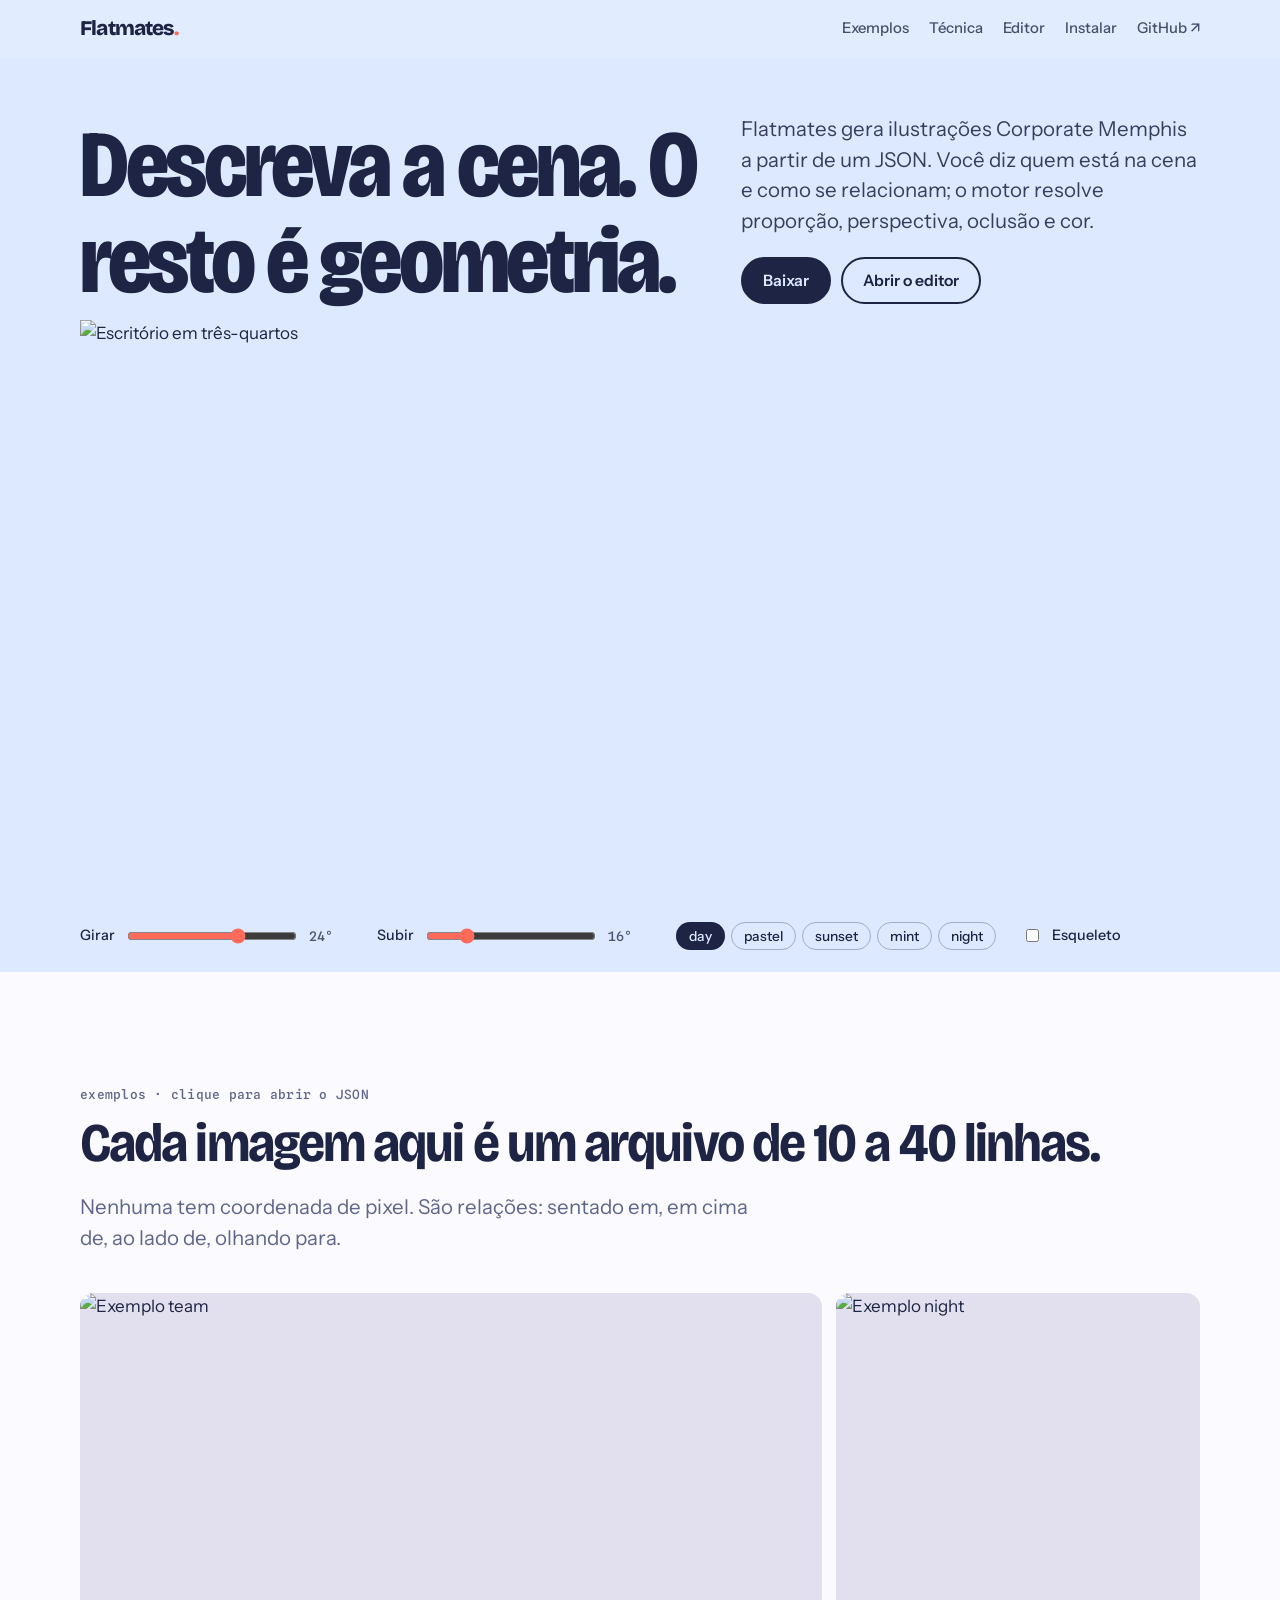
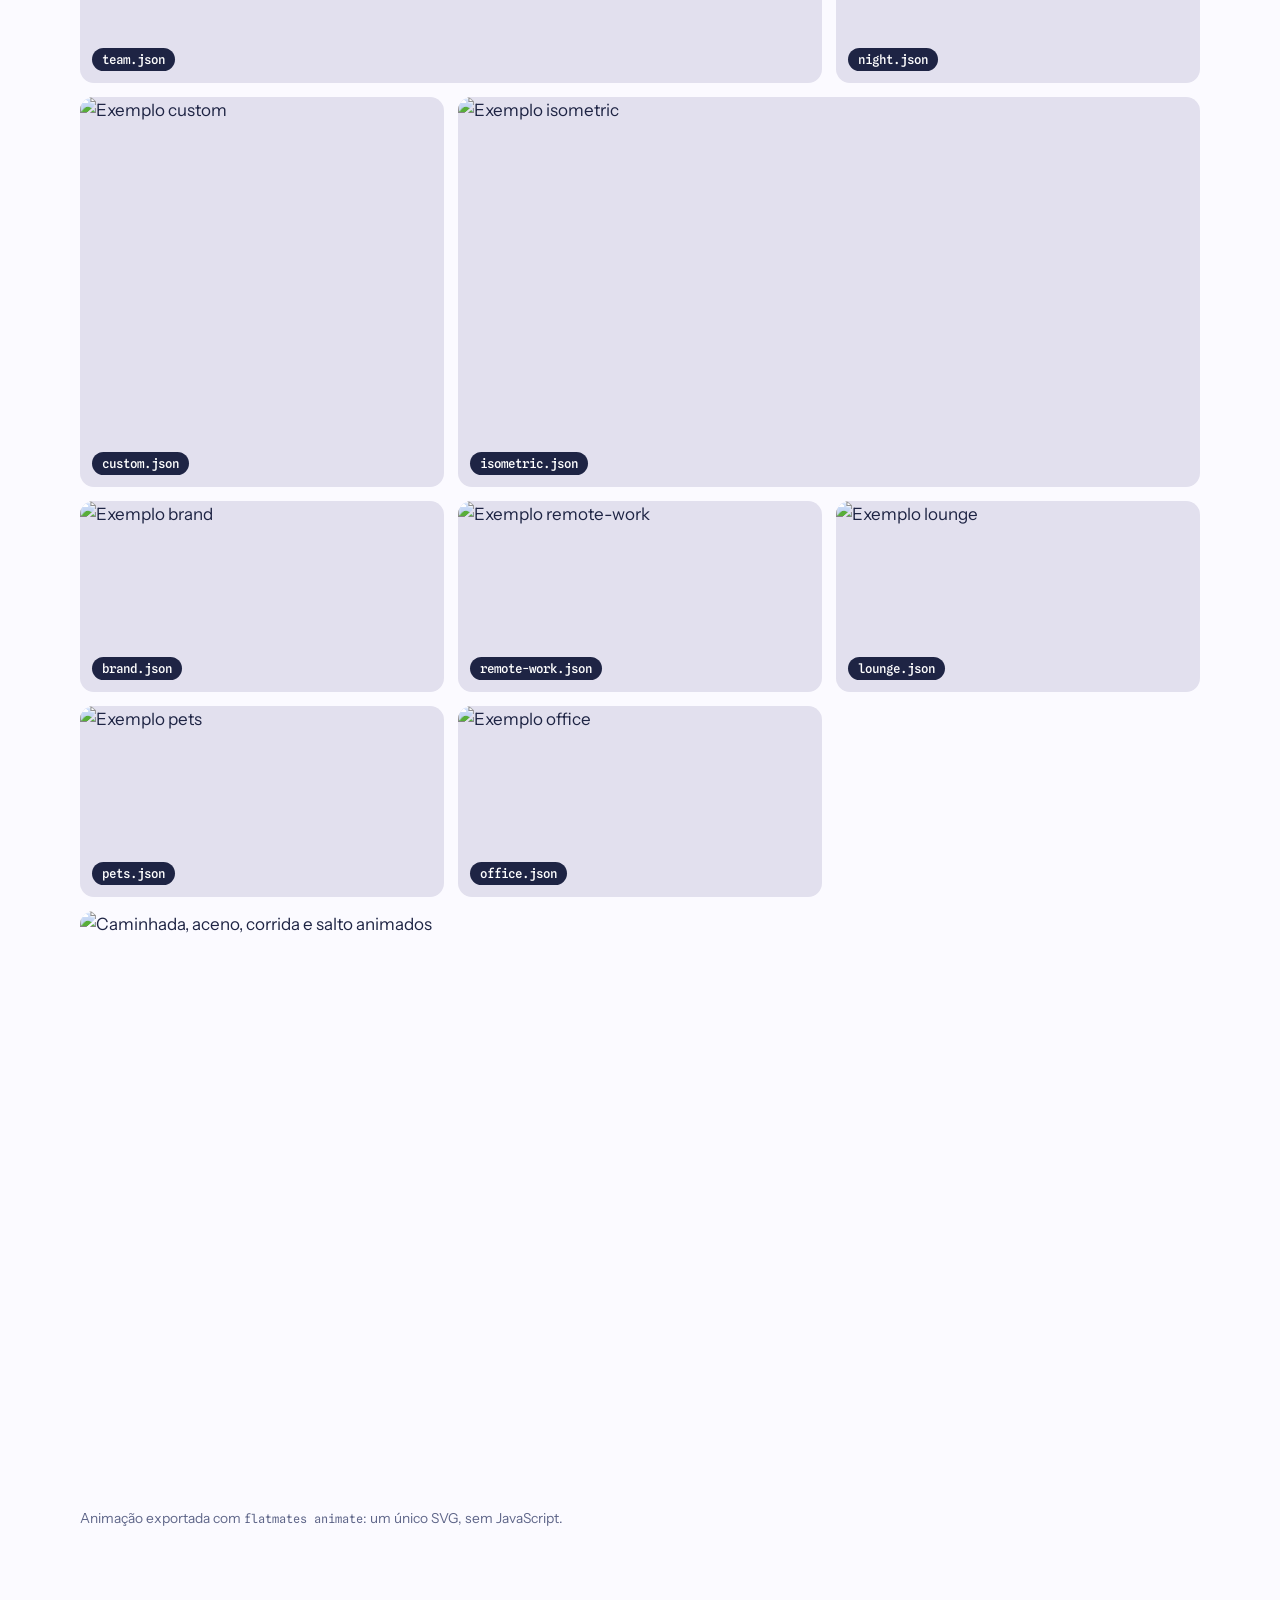
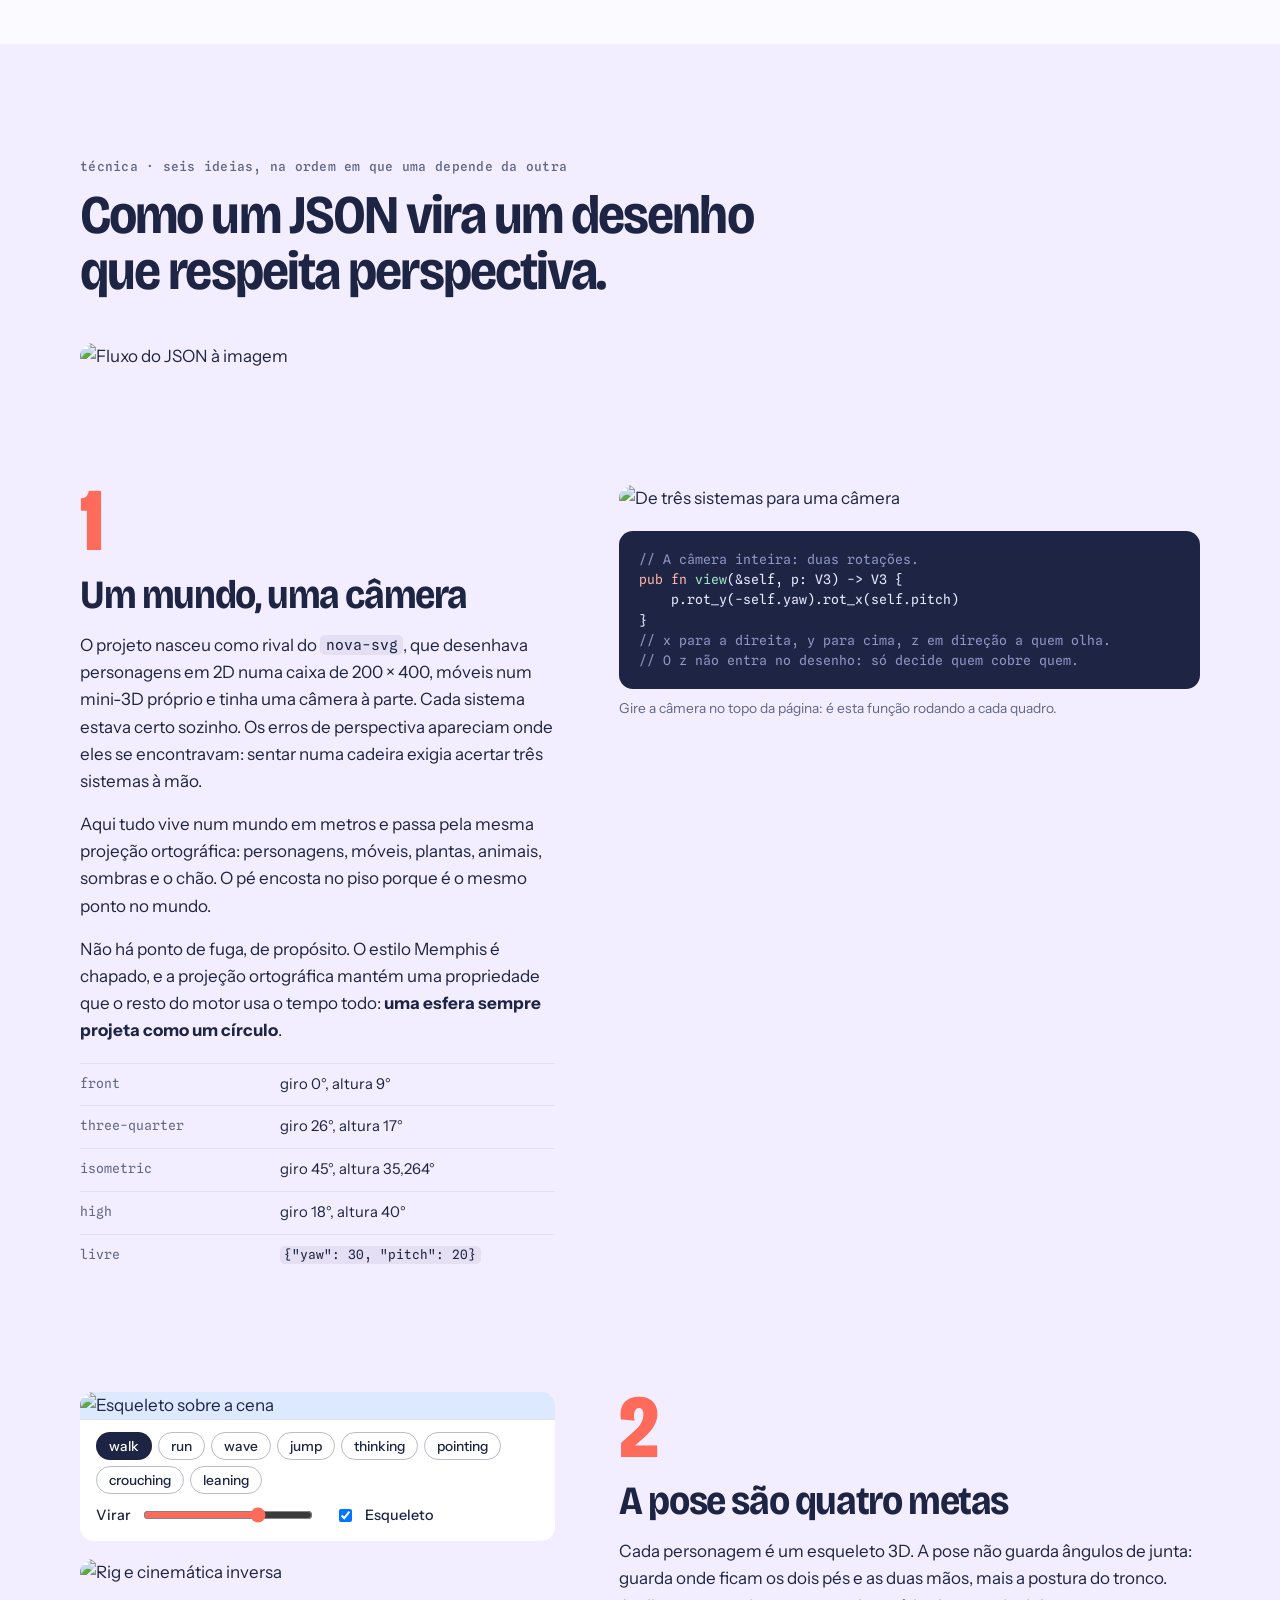
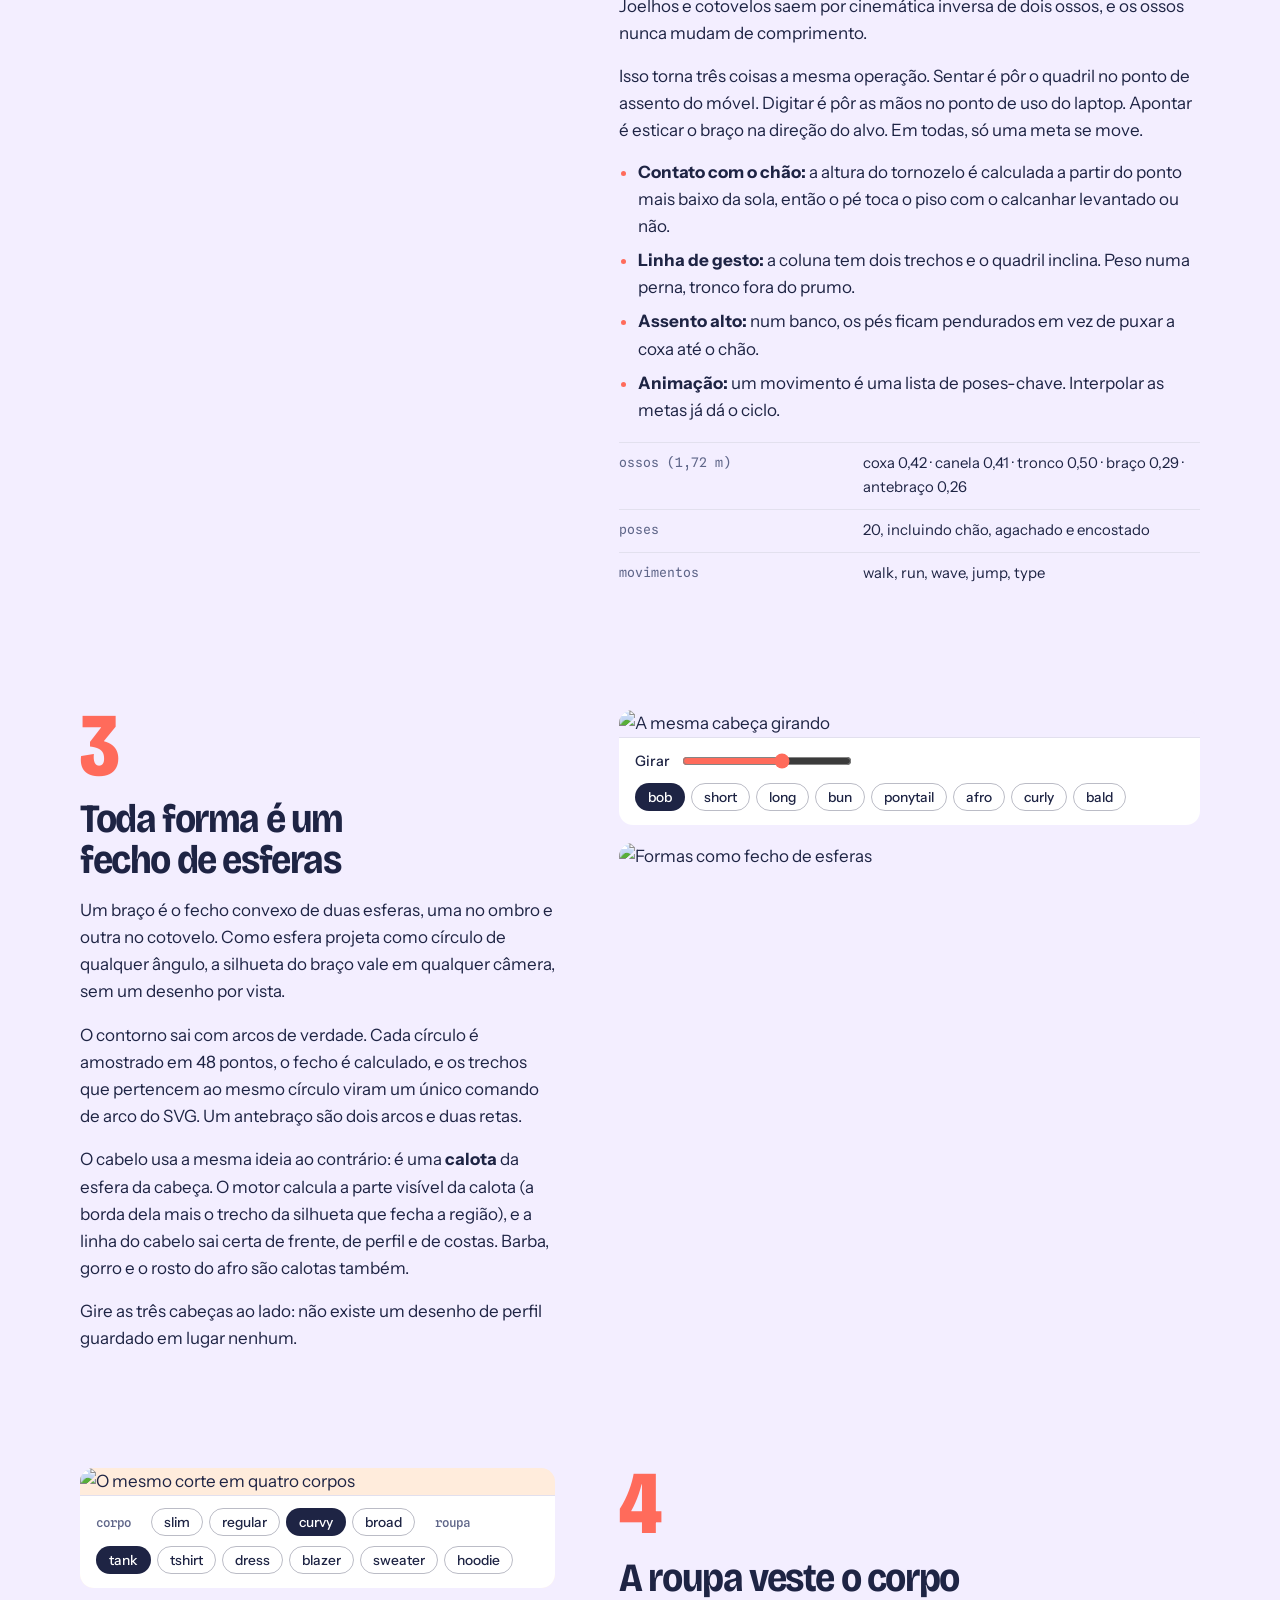
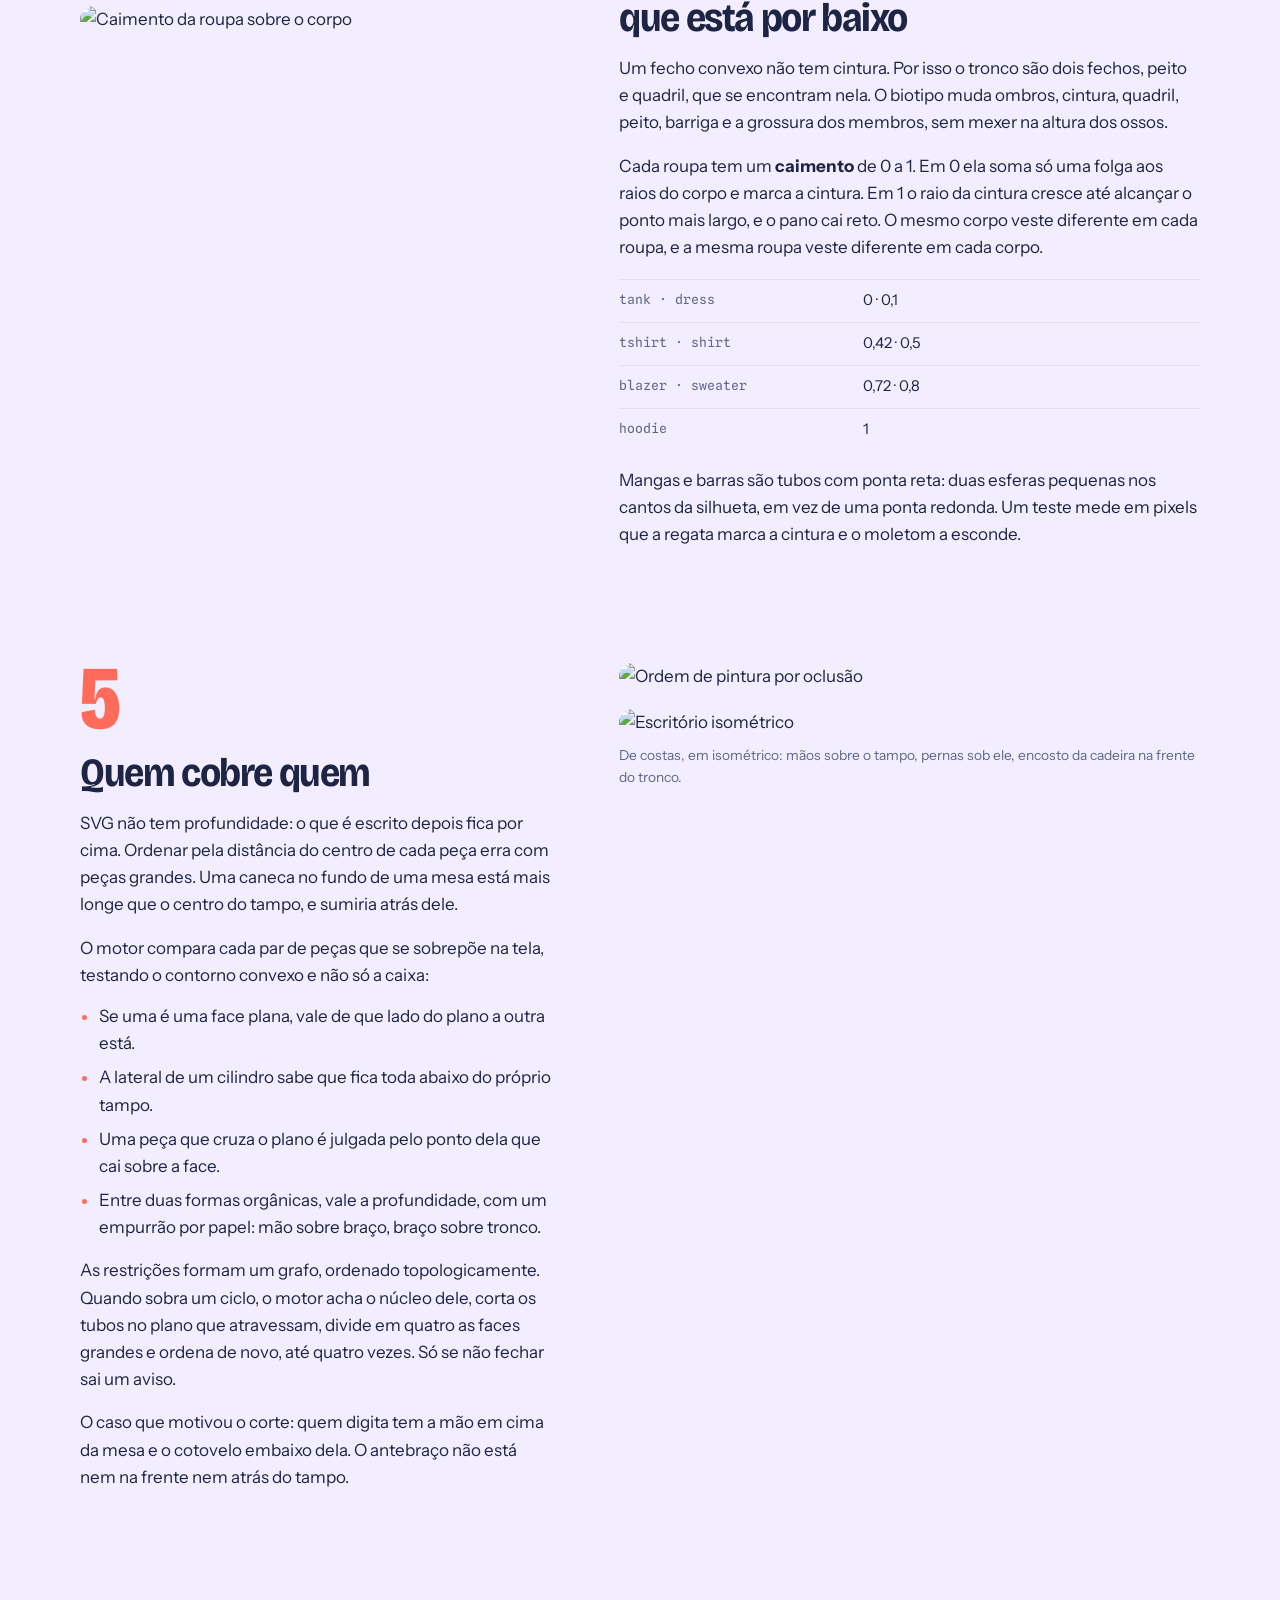
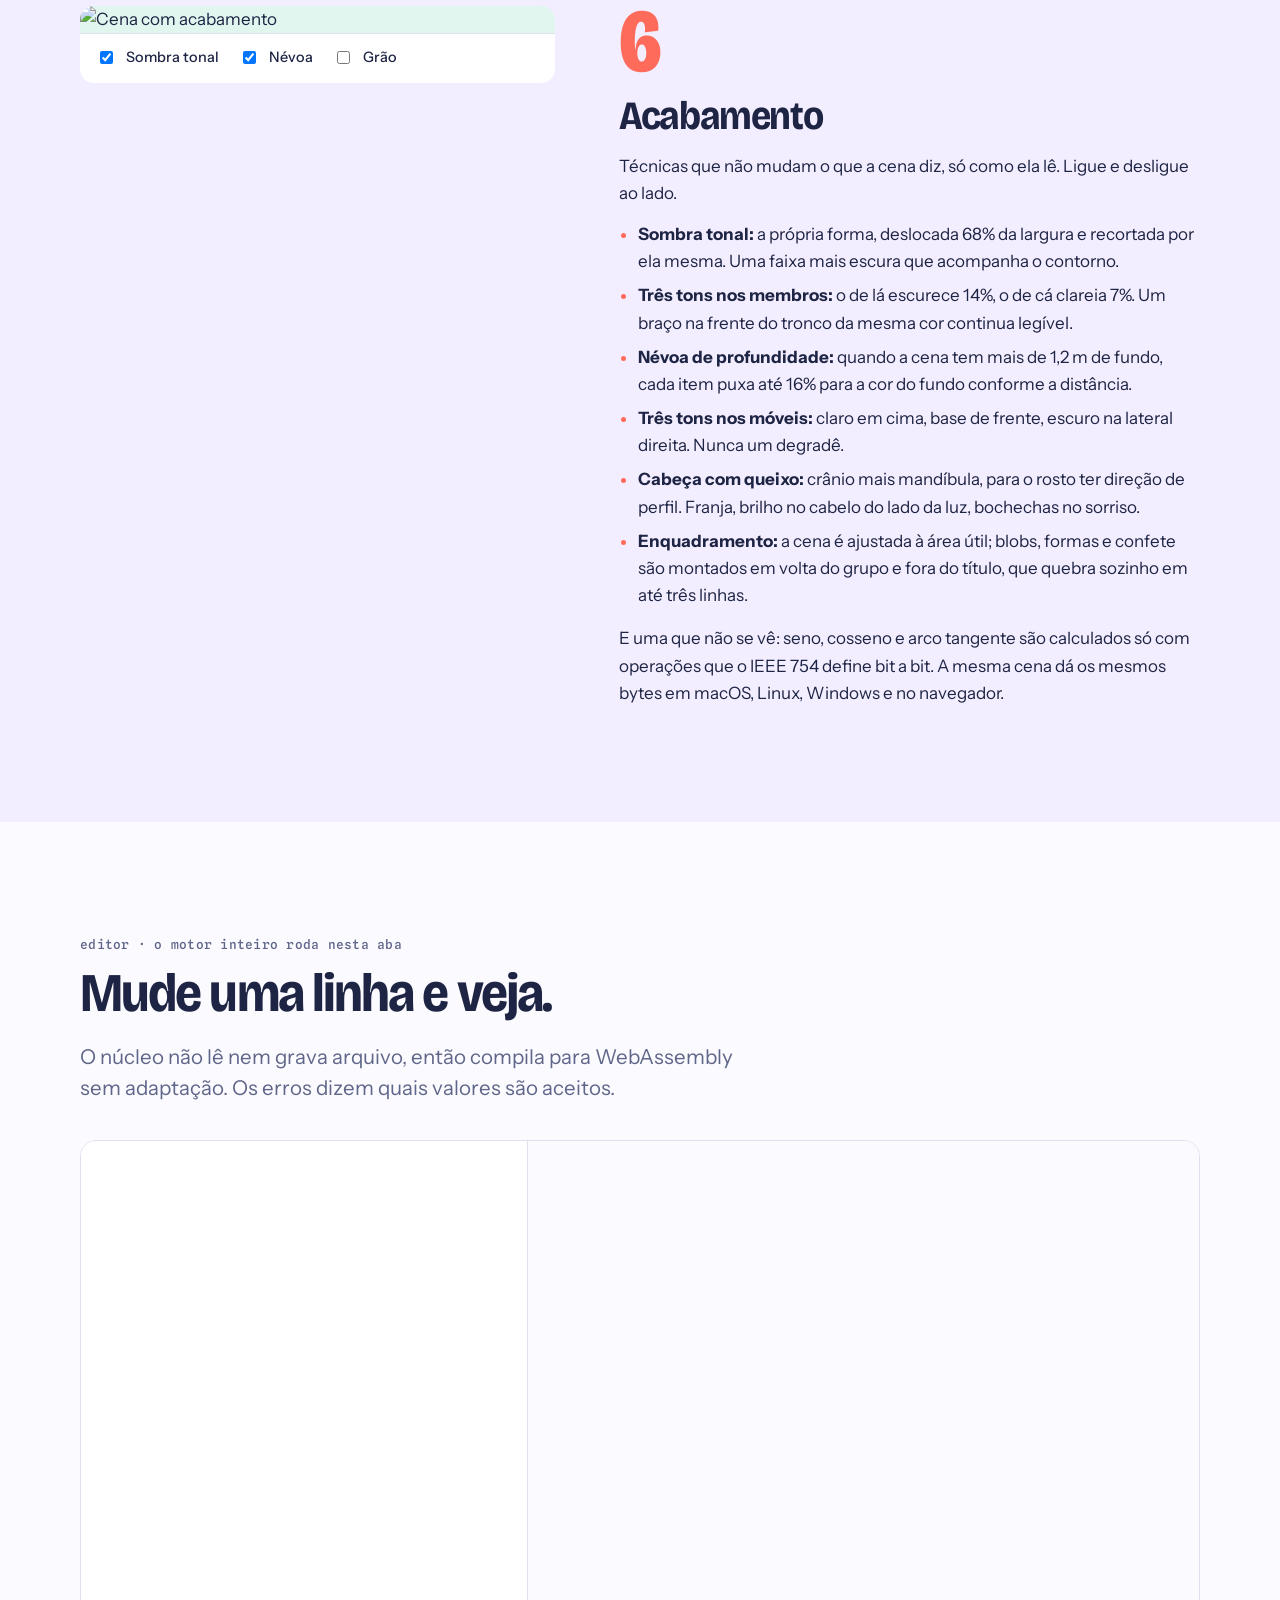
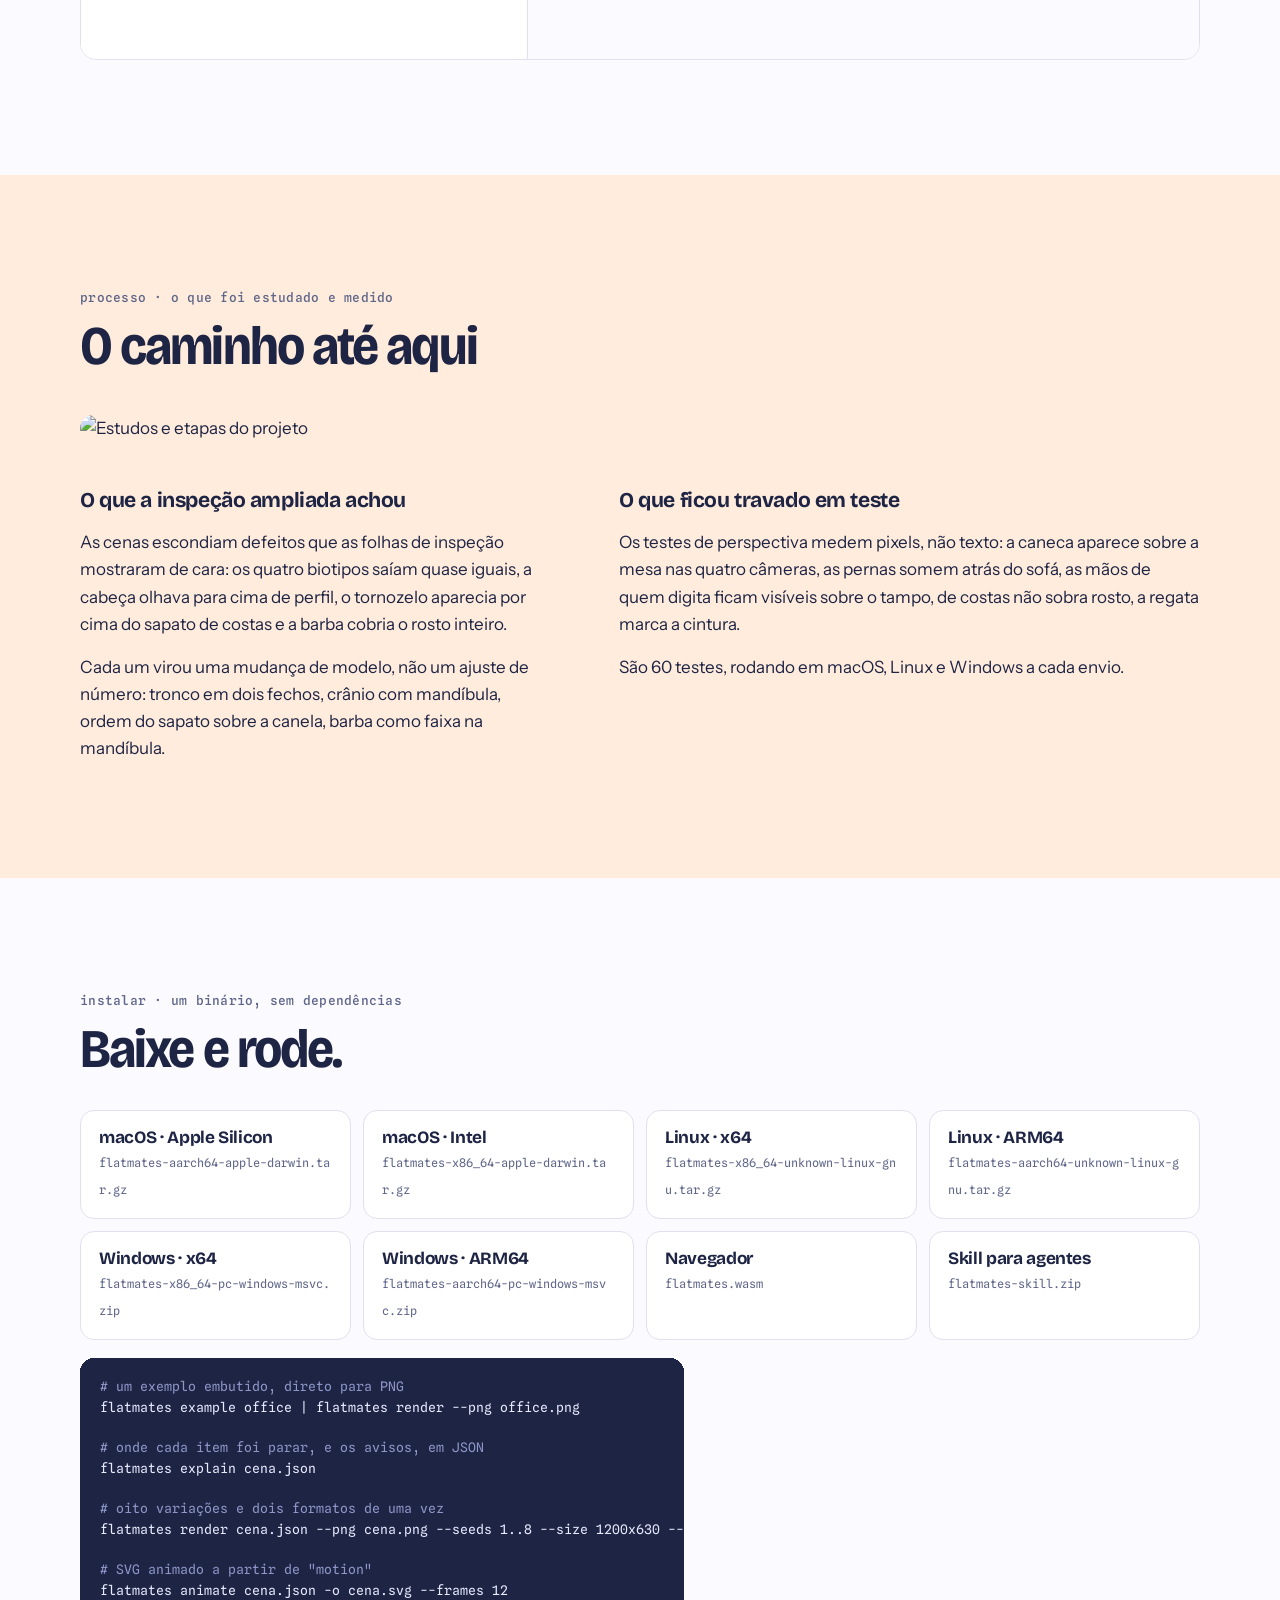
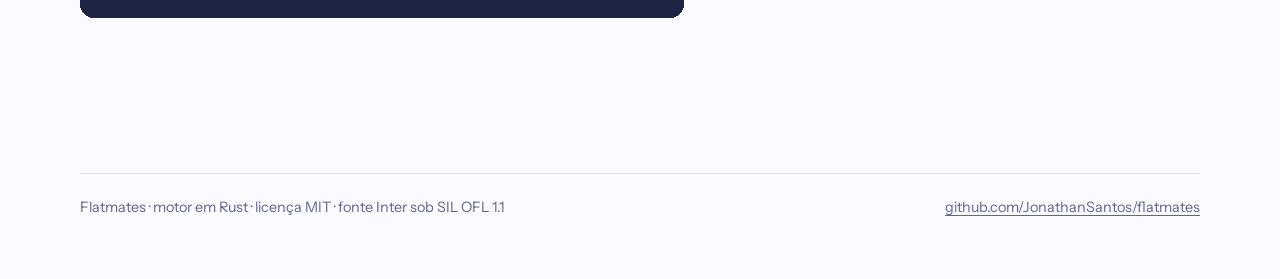
==== commit 2d68a9a8: "Add MIT license Co-Authored-By: Claude <noreply@anthropic.com>" ====
--- a/site/index.html
+++ b/site/index.html
@@ -285,7 +285,7 @@
 
 <footer>
   <div class="wrap">
-    <span>Flatmates · motor em Rust · fonte Inter sob SIL OFL 1.1</span>
+    <span>Flatmates · motor em Rust · licença MIT · fonte Inter sob SIL OFL 1.1</span>
     <a href="https://github.com/JonathanSantos/flatmates">github.com/JonathanSantos/flatmates</a>
   </div>
 </footer>
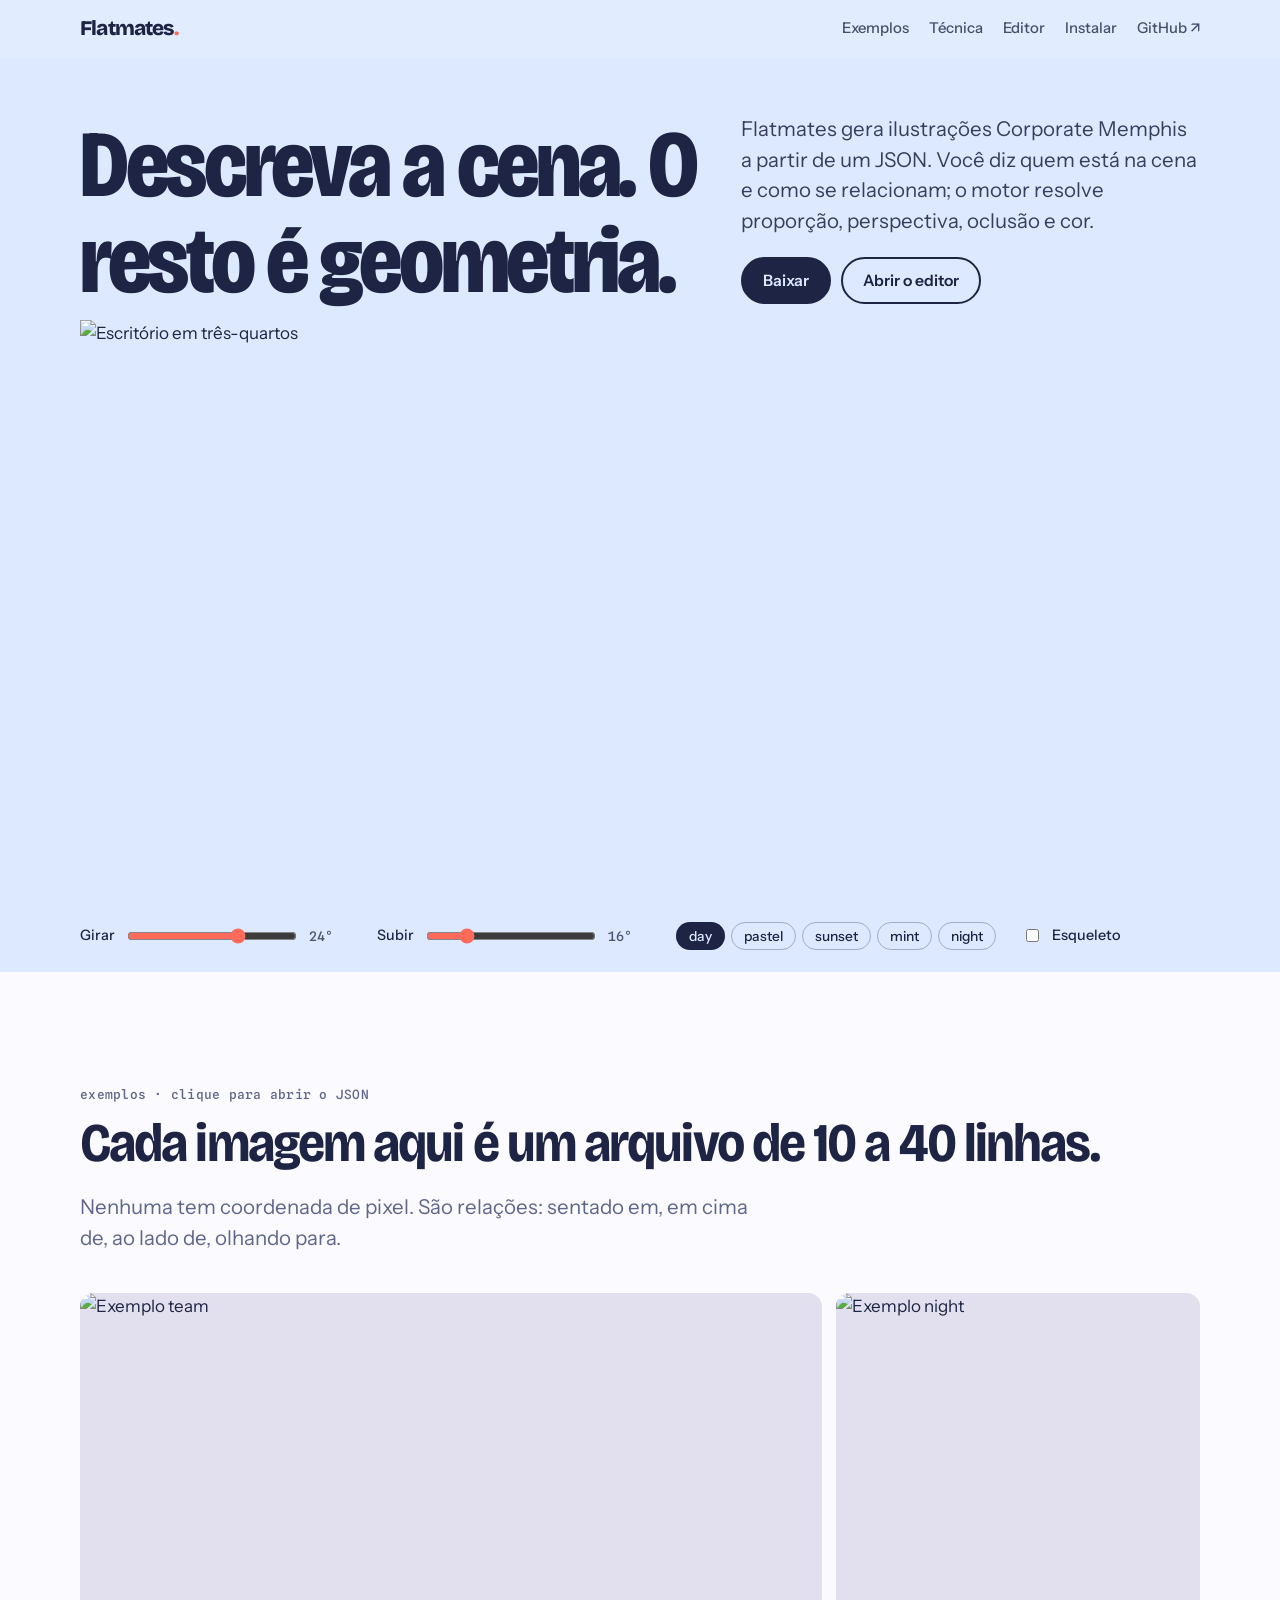
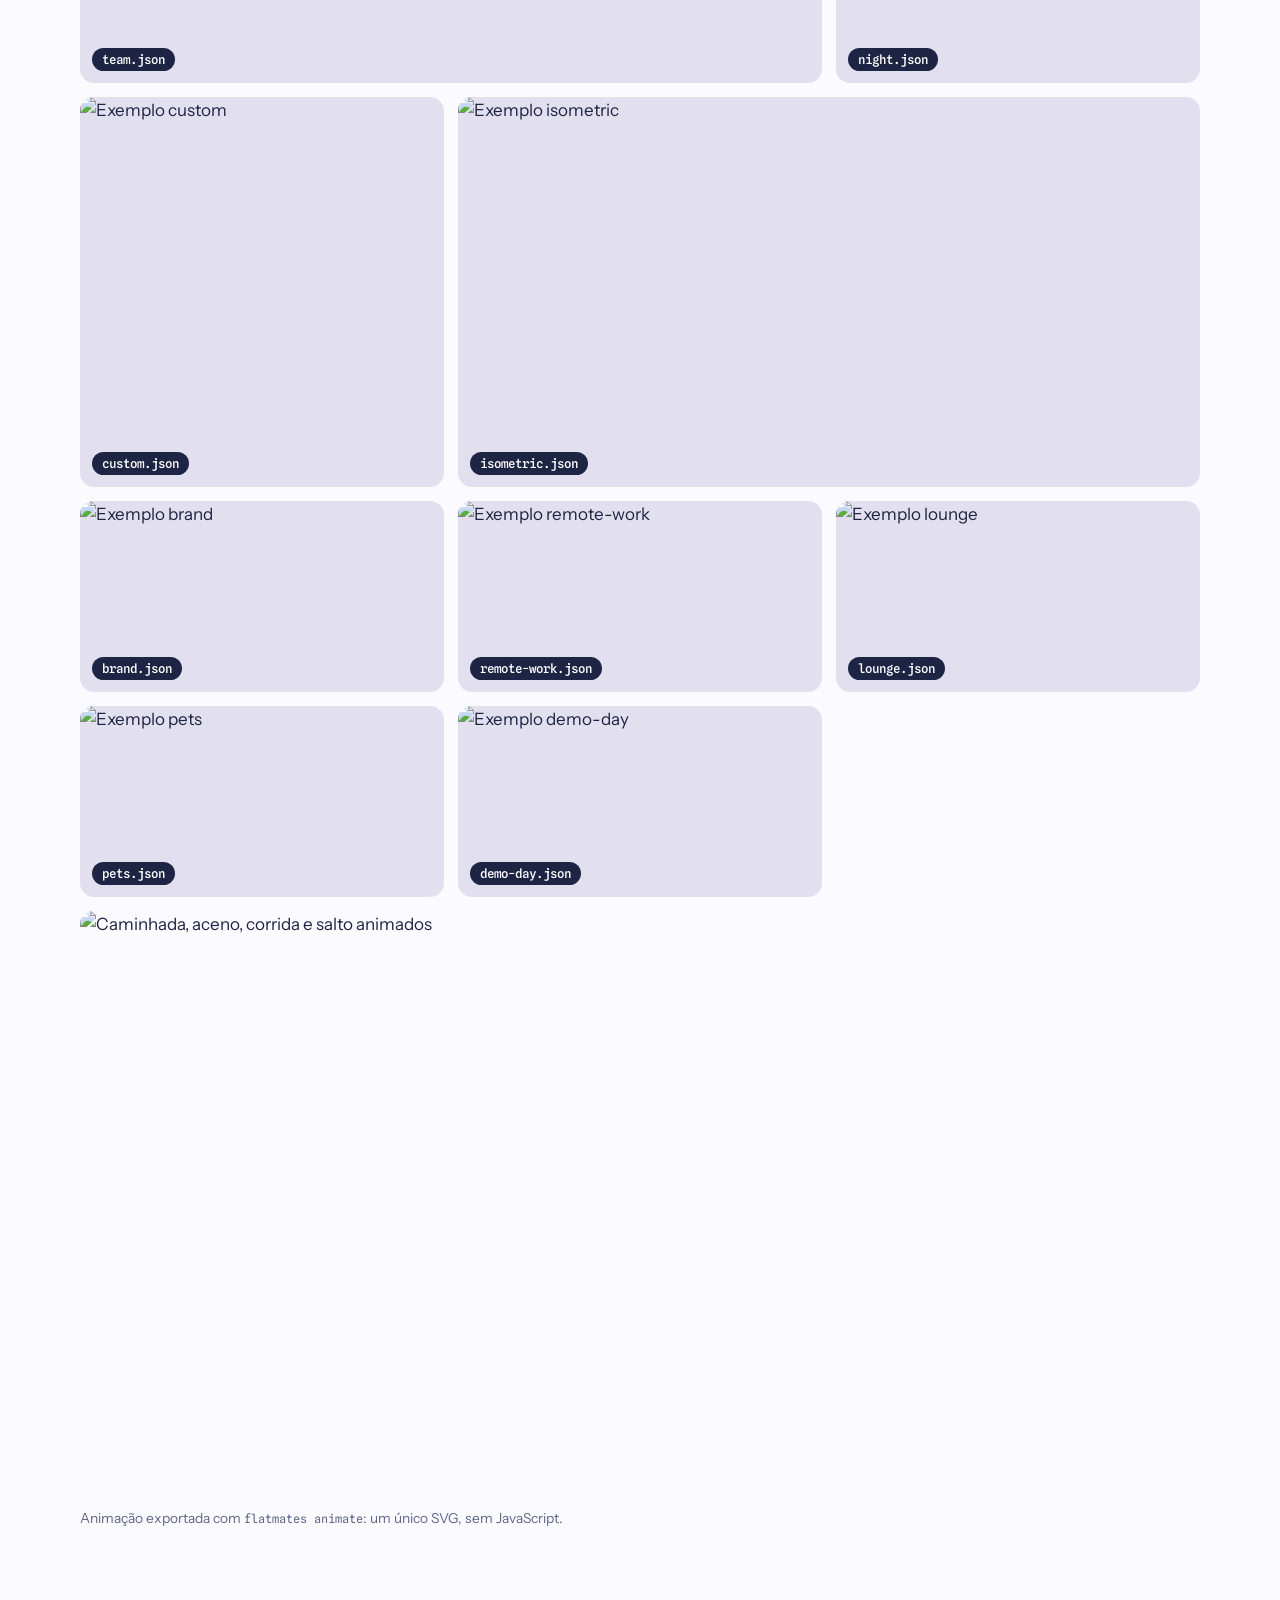
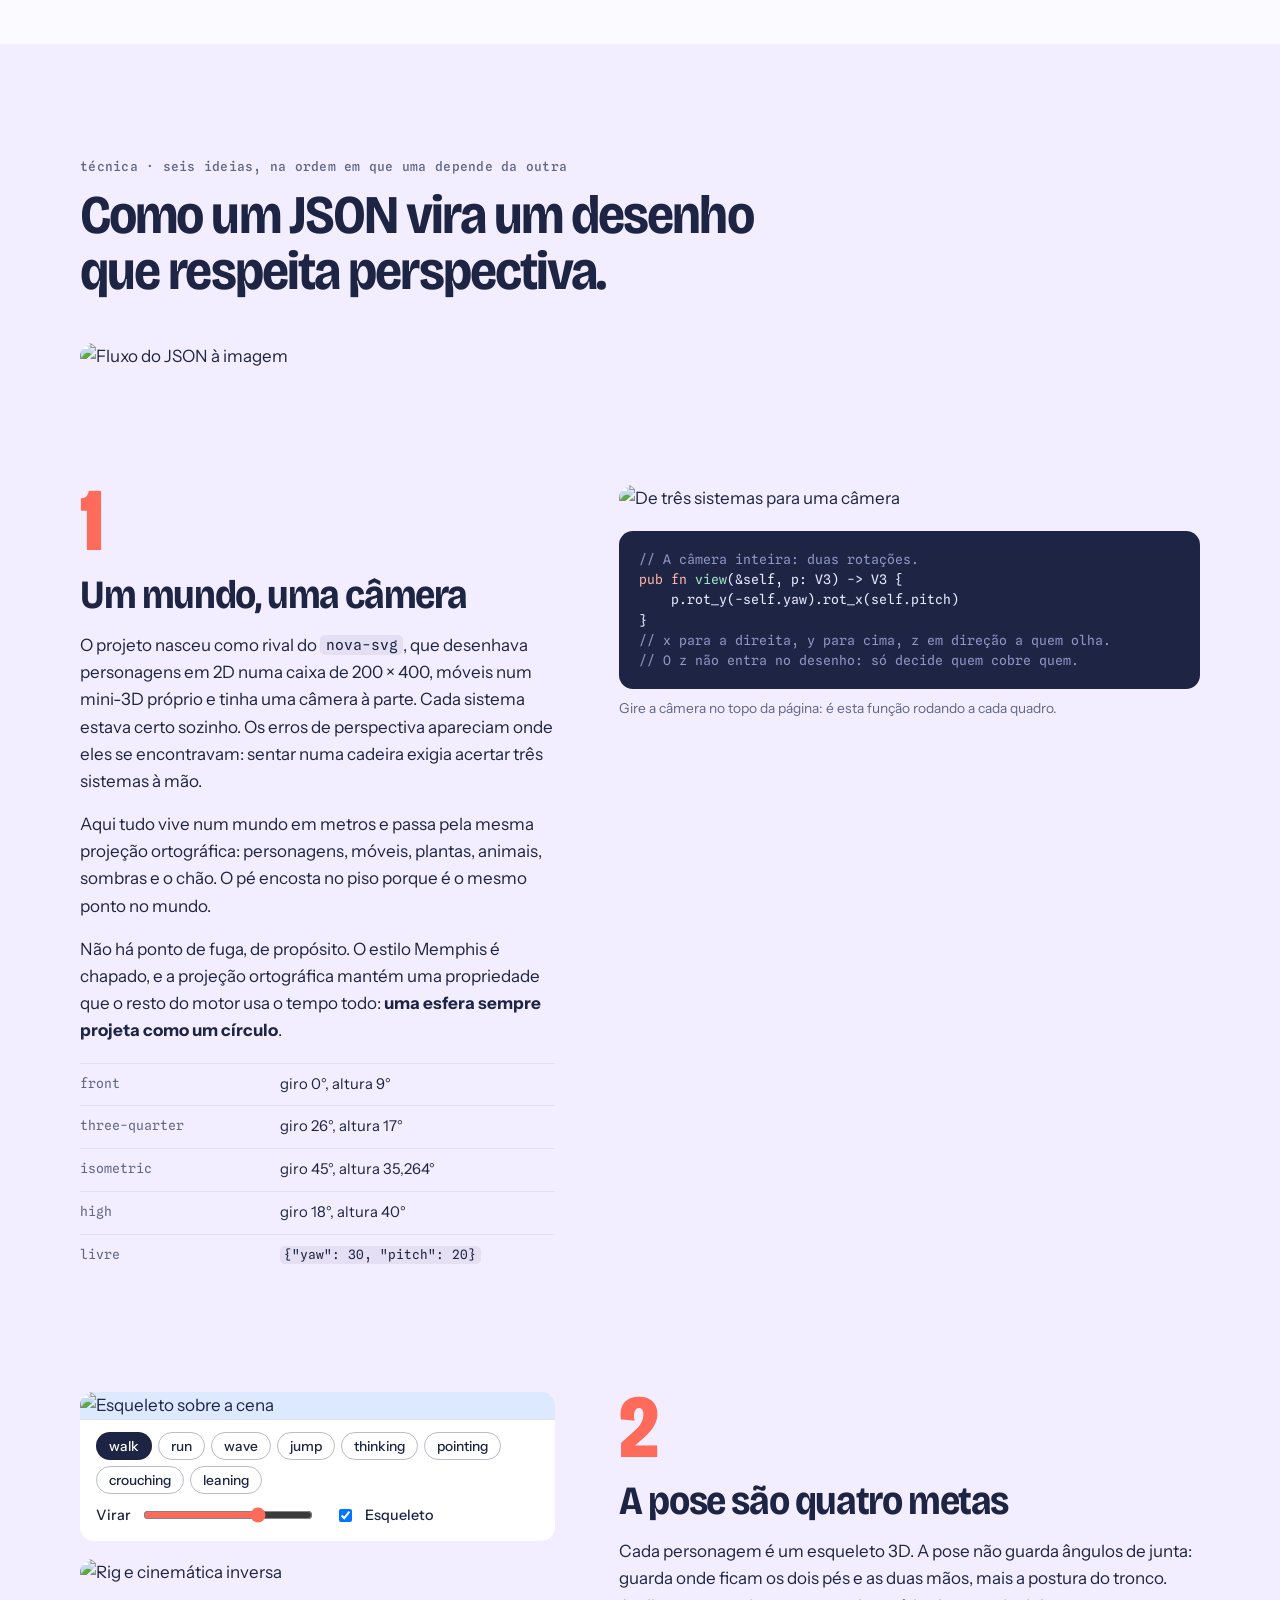
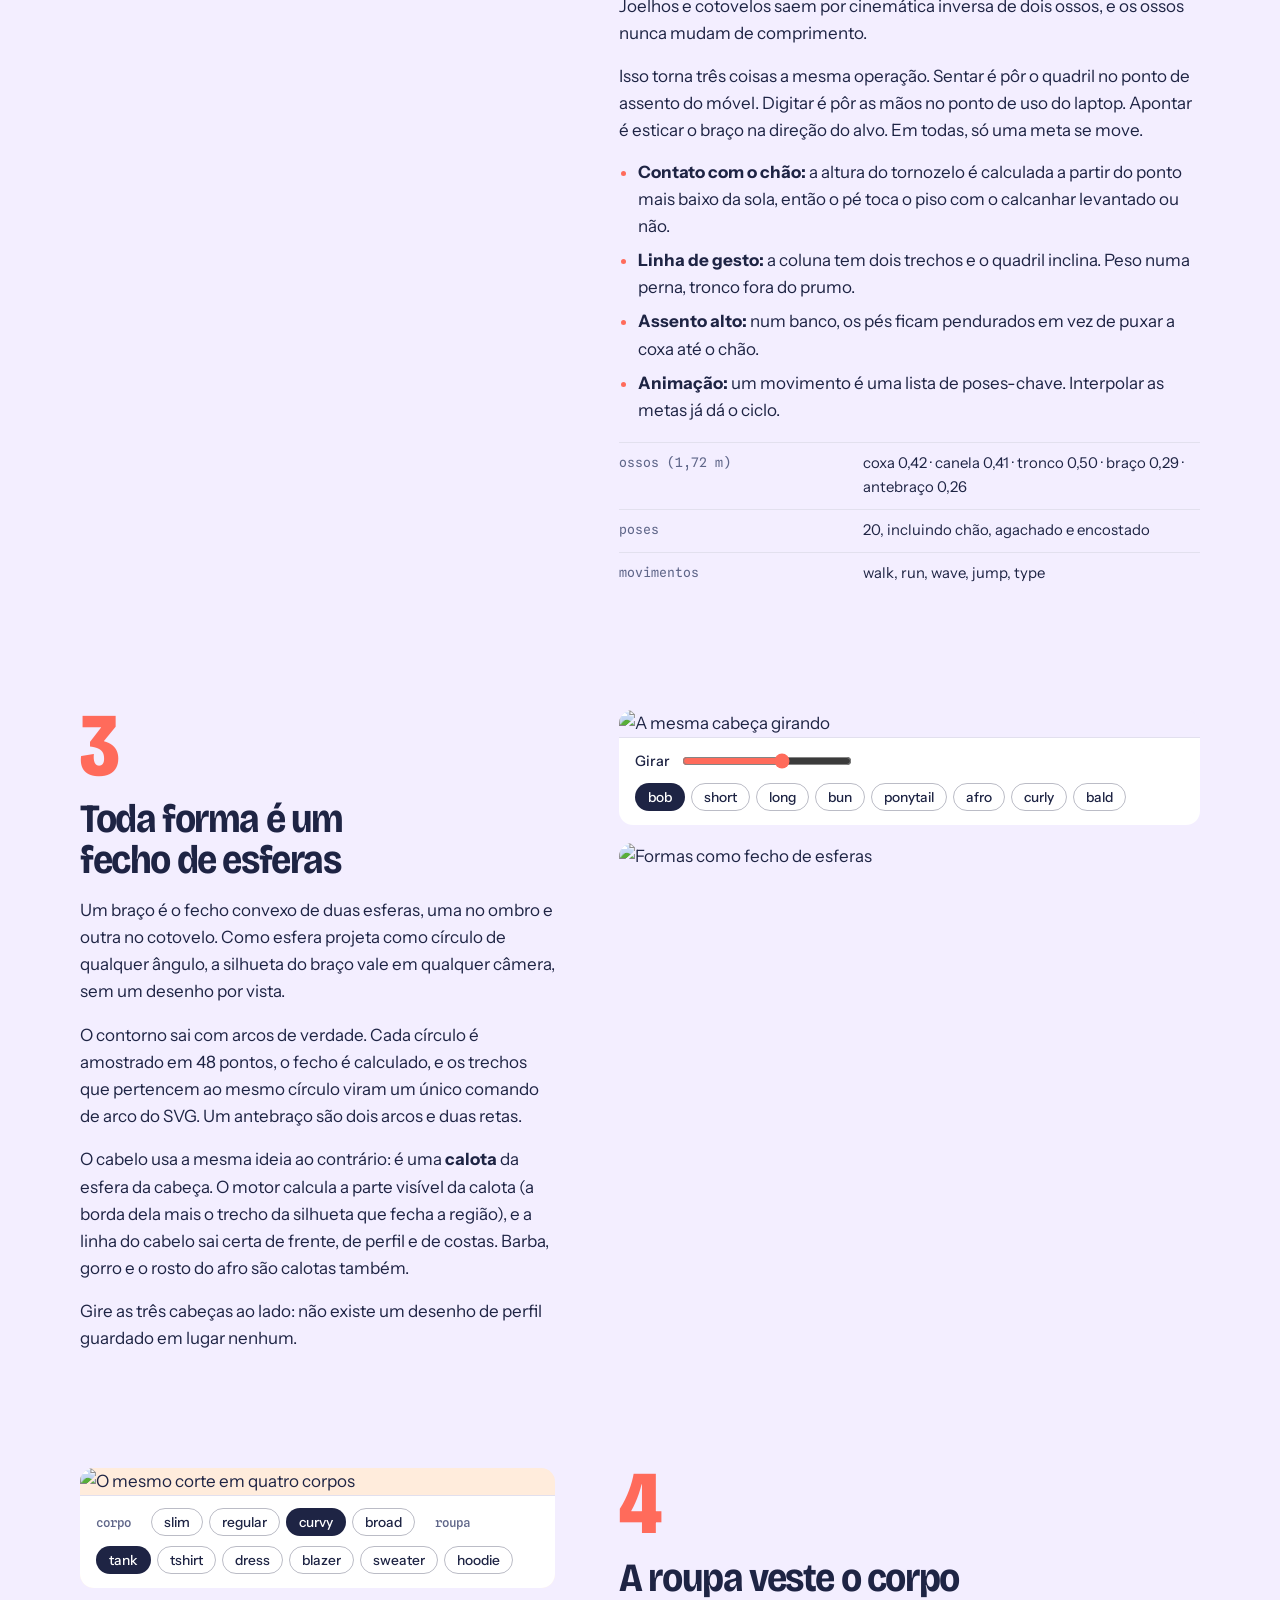
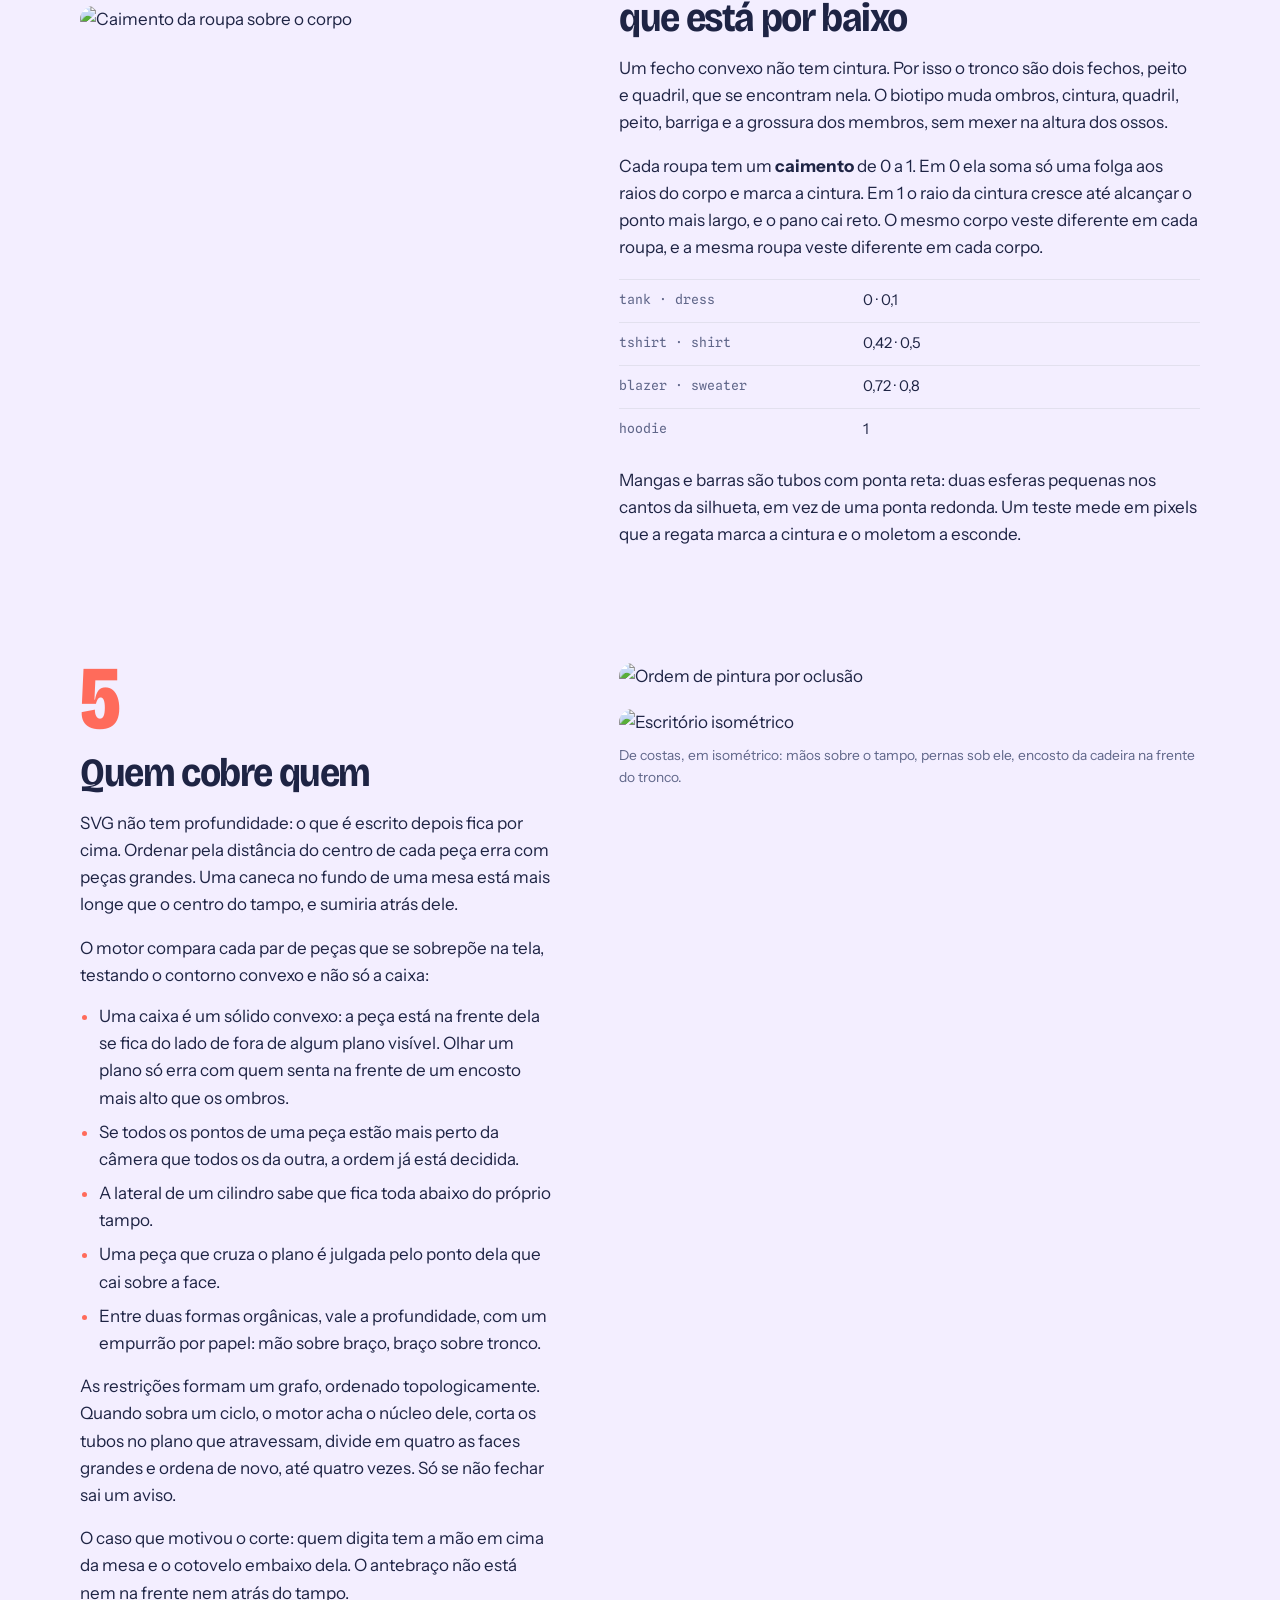
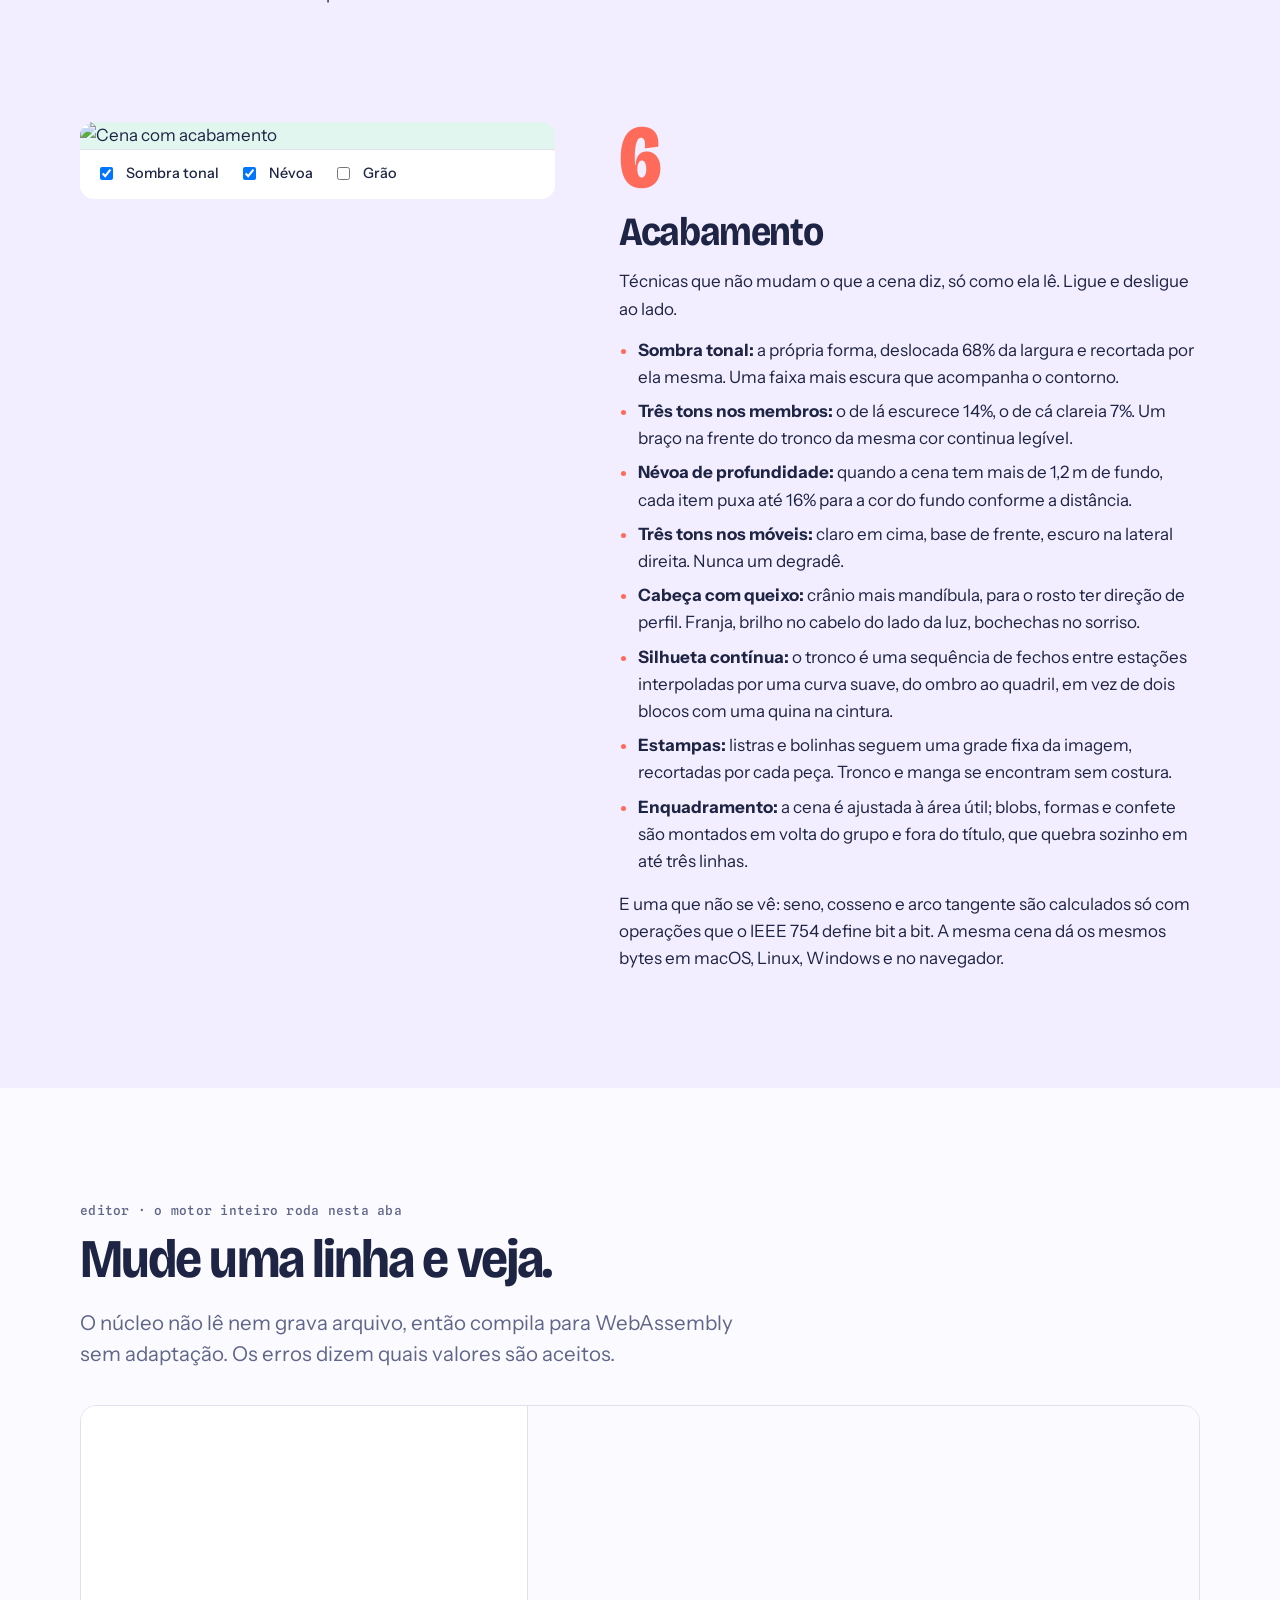
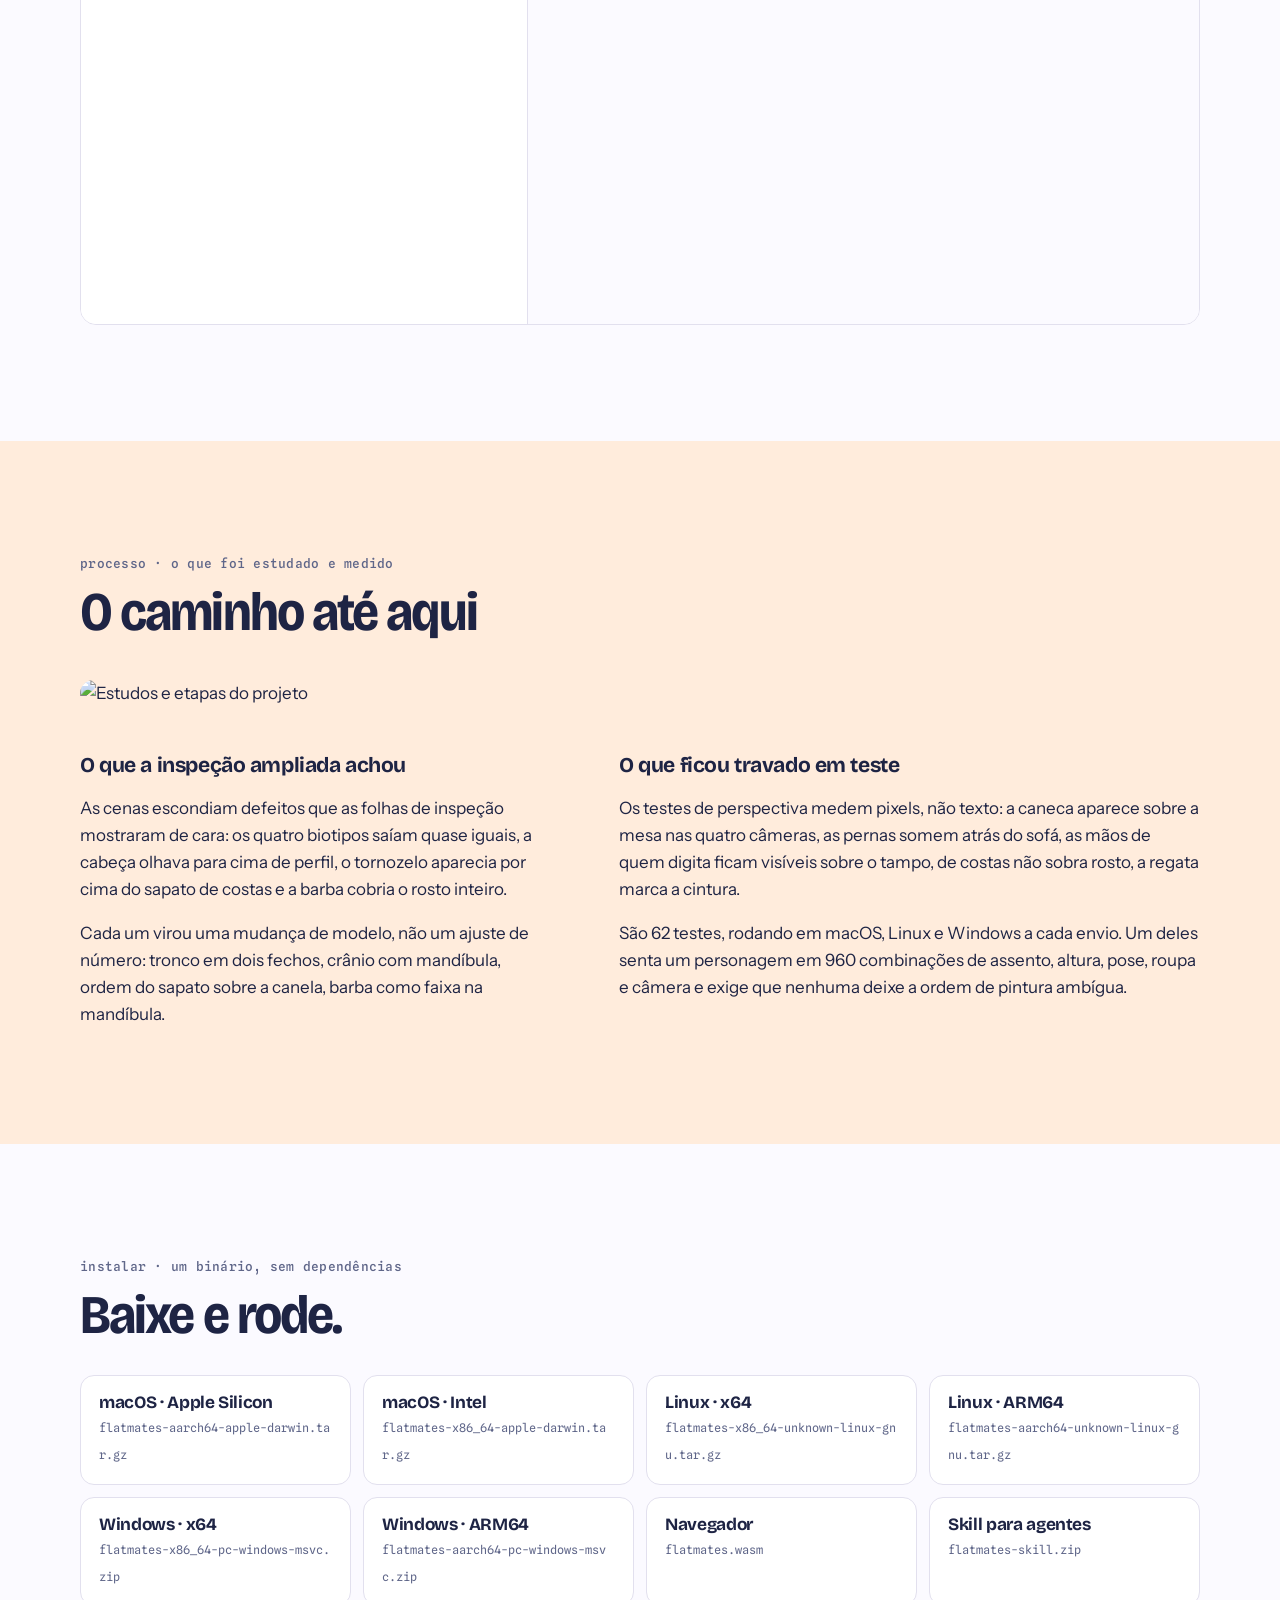
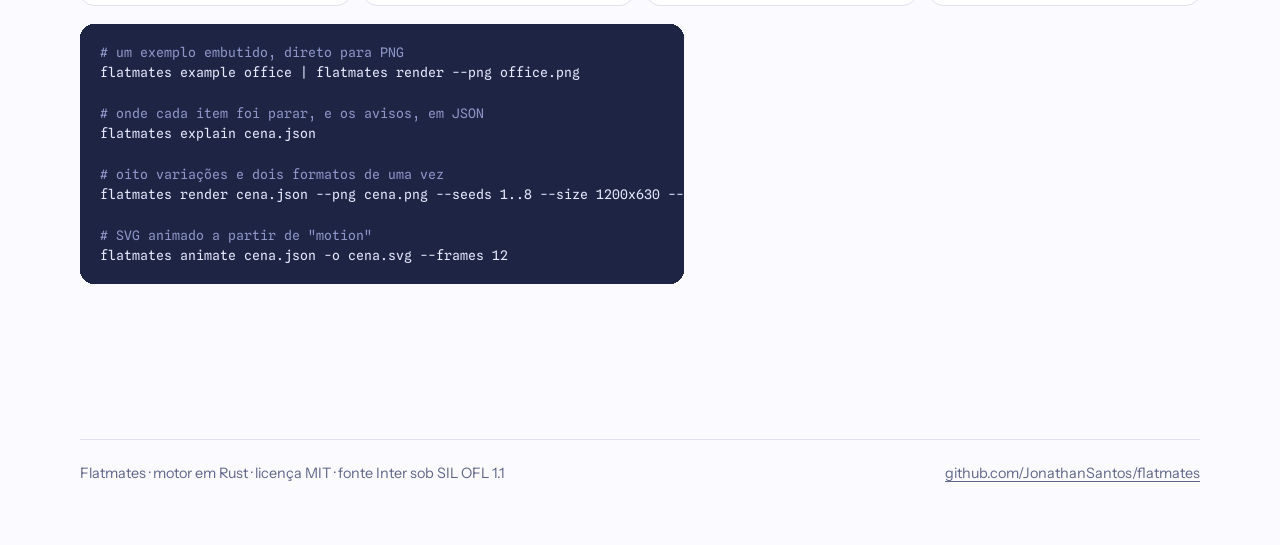
==== commit 9c64a347: "Polish figures and make seating robust Figures: the torso is now a run of hulls between spline-inter" ====
--- a/site/index.html
+++ b/site/index.html
@@ -57,7 +57,7 @@
     <p class="kicker">exemplos · clique para abrir o JSON</p>
     <h2>Cada imagem aqui é um arquivo de 10 a 40 linhas.</h2>
     <p class="lede muted">Nenhuma tem coordenada de pixel. São relações: sentado em, em cima de, ao lado de, olhando para.</p>
-    <div class="gallery"><button class="shot wide" type="button" data-example="team"><img src="demo/team.png" alt="Exemplo team" loading="lazy" width="1200" height="630"><b>team.json</b><em>abrir no editor ↓</em></button><button class="shot " type="button" data-example="night"><img src="demo/night.png" alt="Exemplo night" loading="lazy" width="1200" height="630"><b>night.json</b><em>abrir no editor ↓</em></button><button class="shot " type="button" data-example="custom"><img src="demo/custom.png" alt="Exemplo custom" loading="lazy" width="1200" height="630"><b>custom.json</b><em>abrir no editor ↓</em></button><button class="shot wide" type="button" data-example="isometric"><img src="demo/isometric.png" alt="Exemplo isometric" loading="lazy" width="1200" height="630"><b>isometric.json</b><em>abrir no editor ↓</em></button><button class="shot " type="button" data-example="brand"><img src="demo/brand.png" alt="Exemplo brand" loading="lazy" width="1200" height="630"><b>brand.json</b><em>abrir no editor ↓</em></button><button class="shot " type="button" data-example="remote-work"><img src="demo/remote-work.png" alt="Exemplo remote-work" loading="lazy" width="1200" height="630"><b>remote-work.json</b><em>abrir no editor ↓</em></button><button class="shot " type="button" data-example="lounge"><img src="demo/lounge.png" alt="Exemplo lounge" loading="lazy" width="1200" height="630"><b>lounge.json</b><em>abrir no editor ↓</em></button><button class="shot " type="button" data-example="pets"><img src="demo/pets.png" alt="Exemplo pets" loading="lazy" width="1200" height="630"><b>pets.json</b><em>abrir no editor ↓</em></button><button class="shot " type="button" data-example="office"><img src="demo/office.png" alt="Exemplo office" loading="lazy" width="1200" height="630"><b>office.json</b><em>abrir no editor ↓</em></button></div>
+    <div class="gallery"><button class="shot wide" type="button" data-example="team"><img src="demo/team.png" alt="Exemplo team" loading="lazy" width="1200" height="630"><b>team.json</b><em>abrir no editor ↓</em></button><button class="shot " type="button" data-example="night"><img src="demo/night.png" alt="Exemplo night" loading="lazy" width="1200" height="630"><b>night.json</b><em>abrir no editor ↓</em></button><button class="shot " type="button" data-example="custom"><img src="demo/custom.png" alt="Exemplo custom" loading="lazy" width="1200" height="630"><b>custom.json</b><em>abrir no editor ↓</em></button><button class="shot wide" type="button" data-example="isometric"><img src="demo/isometric.png" alt="Exemplo isometric" loading="lazy" width="1200" height="630"><b>isometric.json</b><em>abrir no editor ↓</em></button><button class="shot " type="button" data-example="brand"><img src="demo/brand.png" alt="Exemplo brand" loading="lazy" width="1200" height="630"><b>brand.json</b><em>abrir no editor ↓</em></button><button class="shot " type="button" data-example="remote-work"><img src="demo/remote-work.png" alt="Exemplo remote-work" loading="lazy" width="1200" height="630"><b>remote-work.json</b><em>abrir no editor ↓</em></button><button class="shot " type="button" data-example="lounge"><img src="demo/lounge.png" alt="Exemplo lounge" loading="lazy" width="1200" height="630"><b>lounge.json</b><em>abrir no editor ↓</em></button><button class="shot " type="button" data-example="pets"><img src="demo/pets.png" alt="Exemplo pets" loading="lazy" width="1200" height="630"><b>pets.json</b><em>abrir no editor ↓</em></button><button class="shot " type="button" data-example="demo-day"><img src="demo/demo-day.png" alt="Exemplo demo-day" loading="lazy" width="1200" height="630"><b>demo-day.json</b><em>abrir no editor ↓</em></button></div>
     <figure class="fig" style="margin-top:14px">
       <img src="demo/walk.svg" alt="Caminhada, aceno, corrida e salto animados" loading="lazy" width="1200" height="630">
       <figcaption>Animação exportada com <code>flatmates animate</code>: um único SVG, sem JavaScript.</figcaption>
@@ -185,7 +185,8 @@
         <p>SVG não tem profundidade: o que é escrito depois fica por cima. Ordenar pela distância do centro de cada peça erra com peças grandes. Uma caneca no fundo de uma mesa está mais longe que o centro do tampo, e sumiria atrás dele.</p>
         <p>O motor compara cada par de peças que se sobrepõe na tela, testando o contorno convexo e não só a caixa:</p>
         <ul>
-          <li>Se uma é uma face plana, vale de que lado do plano a outra está.</li>
+          <li>Uma caixa é um sólido convexo: a peça está na frente dela se fica do lado de fora de algum plano visível. Olhar um plano só erra com quem senta na frente de um encosto mais alto que os ombros.</li>
+          <li>Se todos os pontos de uma peça estão mais perto da câmera que todos os da outra, a ordem já está decidida.</li>
           <li>A lateral de um cilindro sabe que fica toda abaixo do próprio tampo.</li>
           <li>Uma peça que cruza o plano é julgada pelo ponto dela que cai sobre a face.</li>
           <li>Entre duas formas orgânicas, vale a profundidade, com um empurrão por papel: mão sobre braço, braço sobre tronco.</li>
@@ -210,6 +211,8 @@
           <li><b>Névoa de profundidade:</b> quando a cena tem mais de 1,2 m de fundo, cada item puxa até 16% para a cor do fundo conforme a distância.</li>
           <li><b>Três tons nos móveis:</b> claro em cima, base de frente, escuro na lateral direita. Nunca um degradê.</li>
           <li><b>Cabeça com queixo:</b> crânio mais mandíbula, para o rosto ter direção de perfil. Franja, brilho no cabelo do lado da luz, bochechas no sorriso.</li>
+          <li><b>Silhueta contínua:</b> o tronco é uma sequência de fechos entre estações interpoladas por uma curva suave, do ombro ao quadril, em vez de dois blocos com uma quina na cintura.</li>
+          <li><b>Estampas:</b> listras e bolinhas seguem uma grade fixa da imagem, recortadas por cada peça. Tronco e manga se encontram sem costura.</li>
           <li><b>Enquadramento:</b> a cena é ajustada à área útil; blobs, formas e confete são montados em volta do grupo e fora do título, que quebra sozinho em até três linhas.</li>
         </ul>
         <p>E uma que não se vê: seno, cosseno e arco tangente são calculados só com operações que o IEEE 754 define bit a bit. A mesma cena dá os mesmos bytes em macOS, Linux, Windows e no navegador.</p>
@@ -257,7 +260,7 @@
       <div class="text">
         <h3>O que ficou travado em teste</h3>
         <p>Os testes de perspectiva medem pixels, não texto: a caneca aparece sobre a mesa nas quatro câmeras, as pernas somem atrás do sofá, as mãos de quem digita ficam visíveis sobre o tampo, de costas não sobra rosto, a regata marca a cintura.</p>
-        <p>São 60 testes, rodando em macOS, Linux e Windows a cada envio.</p>
+        <p>São 62 testes, rodando em macOS, Linux e Windows a cada envio. Um deles senta um personagem em 960 combinações de assento, altura, pose, roupa e câmera e exige que nenhuma deixe a ordem de pintura ambígua.</p>
       </div>
     </div>
   </div>
